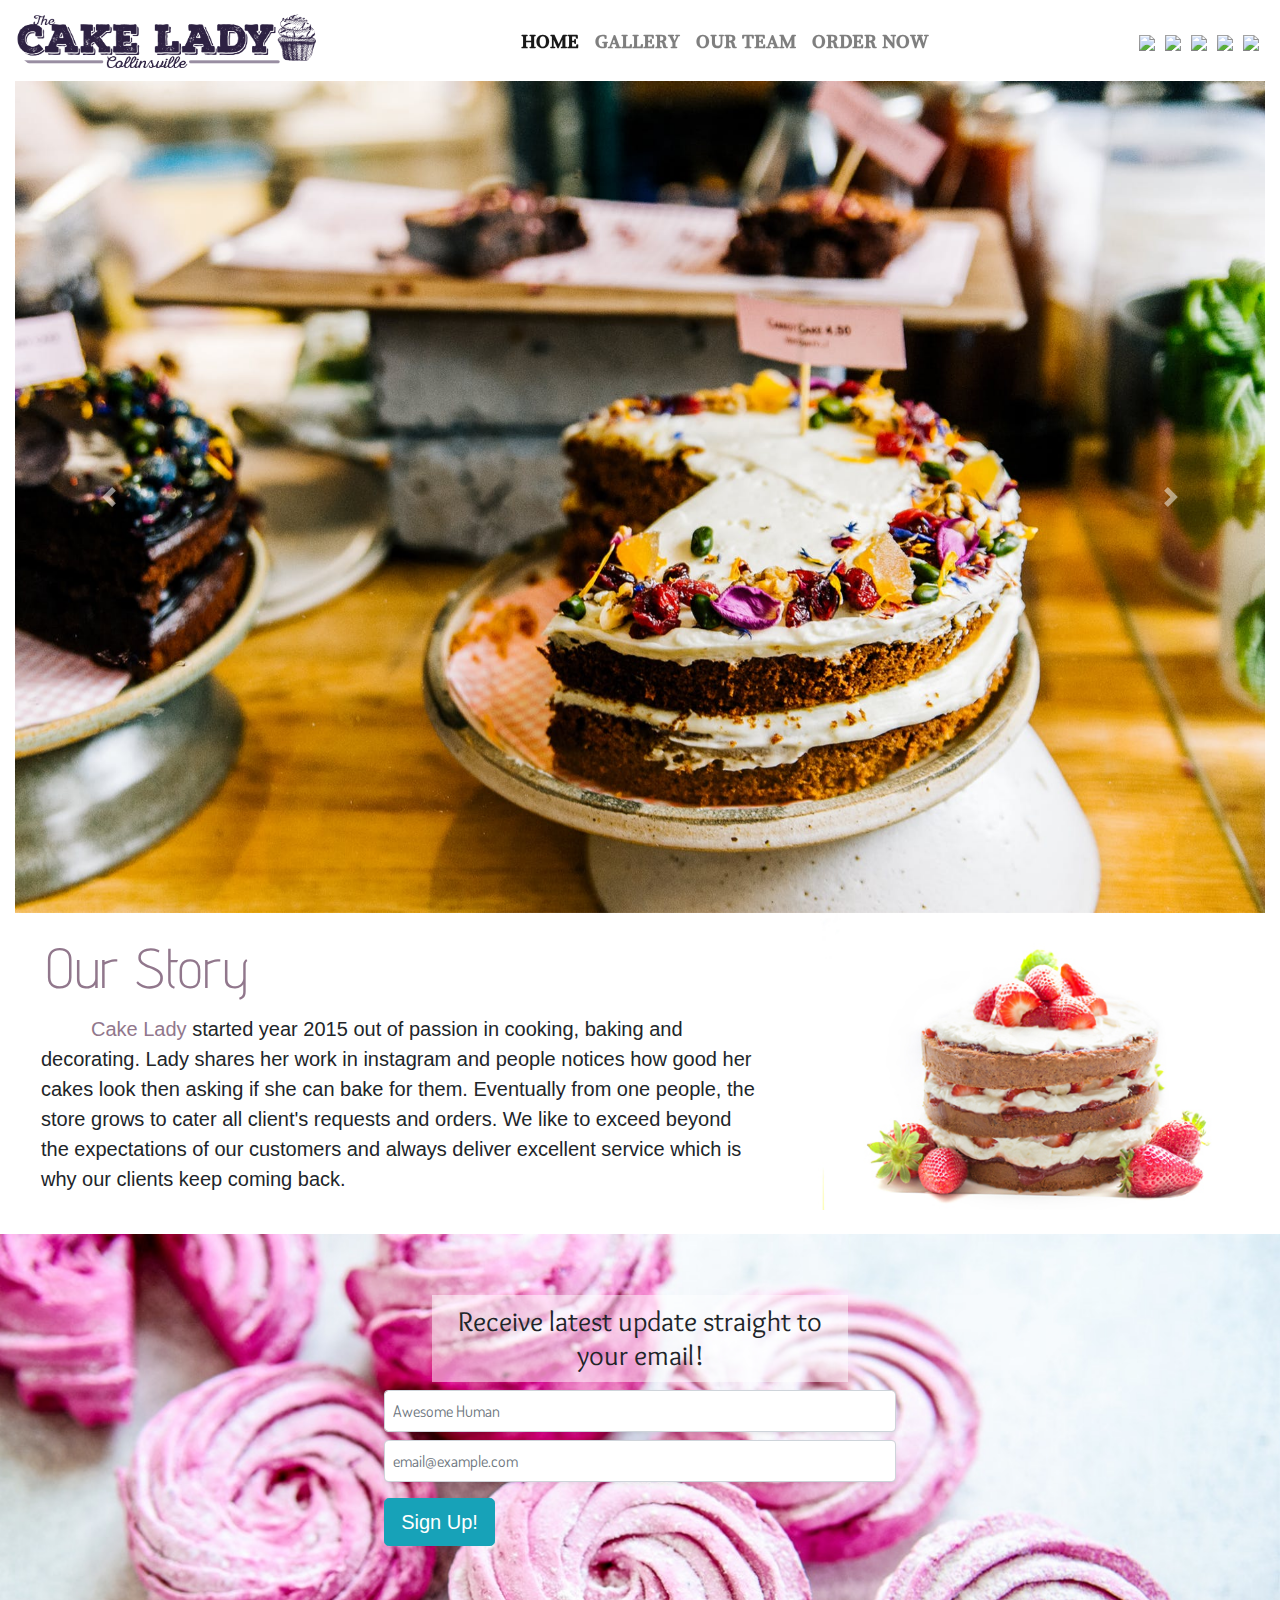
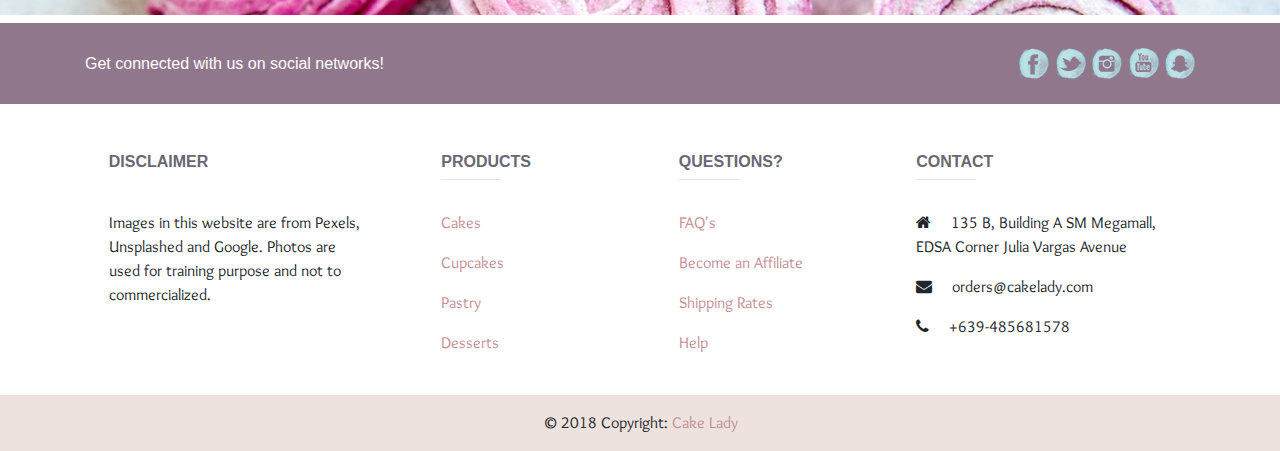
==== index.html @ 3c94433f "capstone1" ====
<!DOCTYPE html>
<html lang="en">
<head>
	<meta charset="utf-8">
	<meta name="viewport" content="width=device-width, initial-scale=1, maximum-scale=1, shrink-to-fit=no">
	<meta http-equiv="X-UA-Compatible" content="IE-Edge">

	<title>Cake Lady</title>

	<!-- external css -->
	<link rel="stylesheet" type="text/css" href="assets/css/style.css">
	<!-- bootstrap -->
	<link rel="stylesheet" type="text/css" href="assets/css/bootstrap.min.css">
	<link href="//maxcdn.bootstrapcdn.com/font-awesome/4.1.0/css/font-awesome.min.css" rel="stylesheet">
	<!-- animate -->
	<link rel="stylesheet" type="text/css" href="assets/css/animate.css">
	<!-- font-awesome -->
	<link rel="stylesheet" href="https://use.fontawesome.com/releases/v5.1.0/css/all.css" integrity="sha384-lKuwvrZot6UHsBSfcMvOkWwlCMgc0TaWr+30HWe3a4ltaBwTZhyTEggF5tJv8tbt" crossorigin="anonymous">
	<!-- google fonts -->
	<link href="https://fonts.googleapis.com/css?family=Advent+Pro|Caveat|Dosis|Overlock|Quattrocento+Sans|Questrial|Song+Myung|Ubuntu" rel="stylesheet">
	<!-- javascript -->
	<script src="https://ajax.googleapis.com/ajax/libs/jquery/3.3.1/jquery.min.js"></script>
	<link rel="icon" type="image/png" sizes="32x32" href="assets/images/favicon.png">
</head>
<body id="home">

<script>
$(document).ready(function(){
  // Add smooth scrolling to all links
  $("a").on('click', function(event) {

    if (this.hash !== "") {
      event.preventDefault();

      // Store hash
      var hash = this.hash;
      $('html, body').animate({
        scrollTop: $(hash).offset().top
      }, 400, function(){
        window.location.hash = hash;
      });
    } // End if
  });
});
</script>

<!-- Navbar -->
	<nav class="navbar sticky-top navbar-expand-lg navbar-light justify-content-center">
  			<a class="navbar-brand mr-0" id="custom-nav" href="#"><img src="assets/images/cakelady1.png" class="logo d-inline-block align-top" alt="Cake Lady"></a>
  	
  	<button class="navbar-toggler" type="button" data-toggle="collapse" data-target="#navbarSupportedContent" aria-controls="navbarSupportedContent" aria-expanded="false" aria-label="Toggle navigation">
    <span class="navbar-toggler-icon"></span></button>

  	<div class="collapse navbar-collapse justify-content-between align-items-center w-100" id="navbarSupportedContent">
    <ul class="navbar-nav mx-auto text-center">
      
      <li class="nav-item active" id="nav-item">
        <a class="nav-link text-uppercase" href="#home">Home <span class="sr-only">(current)</span></a>
      </li>
      
      <li class="nav-item">
        <a class="nav-link text-uppercase" href="gallery.html">Gallery</a>
      </li>

      <li class="nav-item">
        <a class="nav-link text-uppercase" href="#">Our Team</a>
      </li>

      <li class="nav-item">
        <a class="nav-link text-uppercase" href="#">Order Now</a>
      </li>
    </ul>

    	<!-- social media icons -->
    <ul class="nav navbar-nav flex-row justify-content-center flex-nowrap icon-zoom social">
         <li><a href="#"><img src="assets/images/facebook.png" class="soc-med"></a></li>
         <li><a href="#"><img src="assets/images/instagram.png" class="soc-med"></a></li>
         <li><a href="#"><img src="assets/images/twitter.png" class="soc-med"></a></li>
         <li><a href="#"><img src="assets/images/youtube.png" class="soc-med"></a></li>
         <li><a href="#"><img src="assets/images/snapchat.png" class="soc-med"></a></li>
    </ul>
  </div>
</nav>

<!-- End of navbar -->

<!-- Slider -->
<div class="container-fluid">
	<div id="carouselExampleControls" class="carousel slide" data-interval="3000" data-ride="carousel">
  <div class="carousel-inner">
    <div class="carousel-item active">
      <img class="d-block w-100" src="assets/images/cake.jpeg" alt="First slide">
    </div>
    <div class="carousel-item">
      <img class="d-block w-100" src="assets/images/cake2.jpeg" alt="Third slide">
    </div>
    <div class="carousel-item">
      <img class="d-block w-100" src="assets/images/cake3.jpeg" alt="Fourth slide">
    </div>
    <div class="carousel-item">
      <img class="d-block w-100" src="assets/images/cake4.jpeg" alt="Fifth slide">
    </div>
  </div>
  <a class="carousel-control-prev" href="#carouselExampleControls" role="button" data-slide="prev">
    <span class="carousel-control-prev-icon" aria-hidden="true"></span>
    <span class="sr-only">Previous</span>
  </a>
  <a class="carousel-control-next" href="#carouselExampleControls" role="button" data-slide="next">
    <span class="carousel-control-next-icon" aria-hidden="true"></span>
    <span class="sr-only">Next</span>
  </a>
</div>
</div>

<!-- End of slider -->

<!-- Back to top -->
<script>
$(window).scroll(function() {
    if ($(this).scrollTop() > 50 ) {
        $('.scrolltop:hidden').stop(true, true).fadeIn();
    } else {
        $('.scrolltop').stop(true, true).fadeOut();
    }
});
$(function(){$(".scroll").click(function(){$("html,body").animate({scrollTop:$(".thetop").offset().top},"1000");return false})})	
</script>

<div class='scrolltop'>
    <div class='scroll icon'><i class="fa fa-4x fa-angle-up"></i></div>
</div>
<!-- end of back top -->

<!-- Our Story -->
<div class="container-fluid" id="container-story">
	<div class="row">
		<div class="col-lg-7 col-xs-4 col-md-6 ml-3">
		<h2 class="display-4 mt-3" id="our-story">Our Story</h2>
			<p class="lead" id="story-text"><strong>Cake Lady </strong>started year 2015 out of passion in cooking, baking and decorating. Lady shares her work in instagram and people notices how good her cakes look then asking if she can bake for them. Eventually from one people, the store grows to cater all client's requests and orders. We like to exceed beyond the expectations of our customers and always deliver excellent service which is why our clients keep coming back.</p>
		</div>
	</div>
</div>
<!-- End of Our Story -->

<!-- Sign Up Newsletter -->
<div class="container-fluid mt-4" data-sequence="500" id="sign-up-form">
     <div class="row" id="sign-up-form mr-5">
         <div class="col-xs-12 col-sm-6 col-md-6 col-lg-5 my-5 mx-auto">
         	<div class="">
             <form>
                <div class="text-center"></div>
                <div class="text-center my-2 mx-5">
                   <h3>Receive latest update straight to your email!</h3>
                 </div>
                 <div class="form-group">
                <input type="text" name="name" placeholder="Awesome Human" class="form-control my-2 shadow-sm p-2 mb-2 rounded" id="form-control">
                <input type="email" name="email" placeholder="email@example.com" class="form-control my-2 shadow-sm p-2 mb-2 rounded" id="form-control">
                </div>
                <div class="form-group">
                 <button type="button" class="btn btn-lg btn btn-info" id="sign-up-btn">Sign Up!</button>
                  </div>
               </form>
         </div>
     </div>
    </div> 
 </div>

 <!-- end -->

<!-- Footer -->
<footer class="page-footer font-small unique-color-dark">

    <div id="cake-footer">
      <div class="container mt-2">

        <!-- Grid row-->
        <div class="row py-4 d-flex align-items-center">

          <!-- Grid column -->
          <div class="col-md-6 col-lg-5 text-center text-md-left mb-4 mb-md-0">
            <h6 class="mb-0" id="get-connect">Get connected with us on social networks!</h6>
          </div>
          <!-- Grid column -->

          <!-- Grid column -->
          <div class="col-md-6 col-lg-7 text-center text-md-right social">

            <!-- Facebook -->
            <a href="#"><img src="assets/images/fb.png" class="soc-med1"></a>
            <!-- Twitter -->
            <a href="#">
              <img src="assets/images/tw.png" class="soc-med1"></a>
            <!-- Instagram -->
            <a href="#">
              <img src="assets/images/ig.png" class="soc-med1"></a>
            <!--Youtube -->
            <a href="#">
              <img src="assets/images/yt.png" class="soc-med1"></a>
            <!--Snapchat-->
           <a href="#">
              <img src="assets/images/sc.png" class="soc-med1"></a>

          </div>
          <!-- Grid column -->

        </div>
        <!-- Grid row-->

      </div>
    </div>

    <!-- Footer Links -->
    <div class="container text-center text-md-left mt-5">

      <!-- Grid row -->
      <div class="row mt-3">

        <!-- Grid column -->
        <div class="col-md-3 col-lg-4 col-xl-3 mx-auto mb-4">

          <!-- Content -->
          <h6 class="text-uppercase font-weight-bold" id="footer-heading">Disclaimer</h6>
          <hr class="deep-purple accent-2 mb-4 mt-0 d-inline-block mx-auto" id="deep-purle">
          <p id="footer-text">Images in this website are from Pexels, Unsplashed and Google. Photos are used for training purpose and not to commercialized.</p>

        </div>
        <!-- Grid column -->

        <!-- Grid column -->
        <div class="col-md-2 col-lg-2 col-xl-2 mx-auto mb-4">

          <!-- Links -->
          <h6 class="text-uppercase font-weight-bold" id="footer-heading">Products</h6>
          <hr class="deep-purple accent-2 mb-4 mt-0 d-inline-block mx-auto" id="deep-purple">
          <p id="footer-text">
            <a href="#!">Cakes</a>
          </p>
          <p id="footer-text">
            <a href="#!">Cupcakes</a>
          </p>
          <p id="footer-text">
            <a href="#!">Pastry</a>
          </p>
          <p id="footer-text">
            <a href="#!">Desserts</a>
          </p>

        </div>
        <!-- Grid column -->

        <!-- Grid column -->
        <div class="col-md-3 col-lg-2 col-xl-2 mx-auto mb-4">

          <!-- Links -->
          <h6 class="text-uppercase font-weight-bold" id="footer-heading">Questions?</h6>
          <hr class="deep-purple accent-2 mb-4 mt-0 d-inline-block mx-auto" id="deep-purple">
          <p id="footer-text">
            <a href="#!">FAQ's</a>
          </p>
          <p id="footer-text">
            <a href="#!">Become an Affiliate</a>
          </p>
          <p id="footer-text">
            <a href="#!">Shipping Rates</a>
          </p>
          <p id="footer-text">
            <a href="#!">Help</a>
          </p>

        </div>
        <!-- Grid column -->

        <!-- Grid column -->
        <div class="col-md-4 col-lg-3 col-xl-3 mx-auto mb-md-0 mb-4">

          <!-- Links -->
          <h6 class="text-uppercase font-weight-bold" id="footer-heading">Contact</h6>
          <hr class="deep-purple accent-2 mb-4 mt-0 d-inline-block mx-auto" id="deep-purple">
          <p id="footer-text">
            <i class="fa fa-home mr-3"></i> 135 B, Building A SM Megamall, EDSA Corner Julia Vargas Avenue</p>
          <p id="footer-text">
            <i class="fa fa-envelope mr-3"></i> orders@cakelady.com</p>
          <p id="footer-text">
            <i class="fa fa-phone mr-3"></i> +639-485681578</p>

        </div>
        <!-- Grid column -->

      </div>
      <!-- Grid row -->

    </div>
    <!-- Footer Links -->

    <!-- Copyright -->
    <div class="footer-copyright text-center py-3" id="footer-text">© 2018 Copyright:
      <a href="#" id="copyright-cake"> Cake Lady</a>
    </div>
    <!-- Copyright -->
  </footer>
  <!-- Footer -->






<!-- jquery first, then popper.js, then bootstrap -->
<!-- <script src="https://code.jquery.com/jquery-3.3.1.slim.min.js" integrity="sha384-q8i/X+965DzO0rT7abK41JStQIAqVgRVzpbzo5smXKp4YfRvH+8abtTE1Pi6jizo" crossorigin="anonymous"></script>
<script src="https://cdnjs.cloudflare.com/ajax/libs/popper.js/1.14.3/umd/popper.min.js" integrity="sha384-ZMP7rVo3mIykV+2+9J3UJ46jBk0WLaUAdn689aCwoqbBJiSnjAK/l8WvCWPIPm49" crossorigin="anonymous"></script>
<script src="https://stackpath.bootstrapcdn.com/bootstrap/4.1.1/js/bootstrap.min.js" integrity="sha384-smHYKdLADwkXOn1EmN1qk/HfnUcbVRZyYmZ4qpPea6sjB/pTJ0euyQp0Mk8ck+5T" crossorigin="anonymous"></script>
<script src="https://ajax.googleapis.com/ajax/libs/jquery/2.1.4/jquery.min.js"></script> -->

<!-- external bootstrap js -->
<script src="assets/js/bootstrap.min.js"></script>

</body>
</html>
---- assets/css/style.css ----
* {
	margin: 0;
	padding: 0;
	box-sizing: border-box;
}

.logo {
	width: 300px;
	height: 55px;
	border-radius: 75px;
}

.navbar {
	background-color: #E9DCEF;
	font-family: 'Song Myung', serif;
	font-size: 20px;
	background: rgba(255, 255, 255, 0.5);
}

.navbar .navbar-nav > li > a {
	font-weight: bold;
}

.nav-item > a:hover {
	font-weight: bold;
	color: #B594AE;
}

.soc-med {
	padding: 5px;
	-webkit-transition: all 0.3s ease-in-out;
    -moz-transition: all 0.3s ease-in-out;
    -ms-transition: all 0.3s ease-in-out;
    -o-transition: all 0.3s ease-in-out;
    transition: all 0.3s ease-in-out;
}

.social .soc-med:hover, .social .social-med:active{
	color: #FFF;
    -webkit-box-shadow: 1px 1px 3px #333;
    -moz-box-shadow: 1px 1px 3px #333;
    box-shadow: 1px 1px 3px #333;
}

.social.icon-zoom .soc-med:hover, .social.icon-zoom .soc-med:active{
	-webkit-transform: scale(1.1);
    -moz-transform: scale(1.1);
    -ms-transform: scale(1.1);
    -o-transform: scale(1.1);
    transform: scale(1.1); 
}

/*Slider*/

.carousel-caption{
	font-family: 'Advent Pro', sans-serif;
	font-size: 1.75rem;
	background: rgba(255, 255, 255, 0.5);
	border: 2px double pink;
}

/*end of slider*/

/*back to top*/
.scrolltop {
	display:none;
	width:100%;
	margin:0 auto;
	position:fixed;
	bottom:20px;
	right:10px;	
}
.scroll {
	position:absolute;
	right:20px;
	bottom:20px;
	background:#b2b2b2;
	background:rgba(178,178,178,0.7);
	padding:20px;
	text-align: center;
	margin: 0 0 0 0;
	cursor:pointer;
	transition: 0.5s;
	-moz-transition: 0.5s;
	-webkit-transition: 0.5s;
	-o-transition: 0.5s; 		
}
.scroll:hover {
	background:rgba(178,178,178,1.0);
	transition: 0.5s;
	-moz-transition: 0.5s;
	-webkit-transition: 0.5s;
	-o-transition: 0.5s; 		
}
.scroll:hover .fa {
	padding-top:-10px;
}
.scroll .fa {
	font-size:30px;
	margin-top:-5px;
	margin-left:1px;
	transition: 0.5s;
	-moz-transition: 0.5s;
	-webkit-transition: 0.5s;
	-o-transition: 0.5s; 	
}

/*Our Story*/

#container-story {
	background-image: url(../images/cake-cover.jpg);
	background-repeat: no-repeat;
	background-size: contain;
	background-position: right bottom;
	margin: 0 10px;
}

#our-story {
	font-family: 'Advent Pro', sans-serif;
	padding: 5px;
	color: #91778C;
}

strong {
	color: #91778C;
	margin-left: 50px;
}

/*end*/

/*sign up*/

#sign-up-form {
	/*background-color: #FC9CA9;*/
	background-image: url('../images/bg-photo.jfif');
	background-repeat: no-repeat;
	background-size: cover;
	background-position: top left;
	padding: 5px;
}

.text-center > h3 {
	font-family: 'Overlock', cursive;
	margin-top: 5px;
	background: rgba(255, 255, 255, 0.5);
	padding: 10px;
}

#form-control {
	font-family: 'Dosis', sans-serif;
	color: #696773;
}

::placeholder {
	font-family: 'Dosis', sans-serif;
	color: #696773;
}

.btn-outline-info {
	font-family: 'Ubuntu', sans-serif;
}

/*footer*/

#cake-footer {
	background-color: #91778C;
}

#deep-purple {
	width: 60px;
}

#get-connect {
	color: white;
}

#footer-text {
	font-family: 'Overlock', cursive;
}

#footer-text > a {
	color: #C38D94;
}

#footer-text > a:hover{
	color: #E7AD99;
}

.footer-copyright {
	background-color: #EEE2DF;
}

#footer-heading {
	color: #696773;
}

/*end*/

/*=====================================*/
/*Gallery page*/

.gal {
	
	
	-webkit-column-count: 3; /* Chrome, Safari, Opera */
    -moz-column-count: 3; /* Firefox */
    column-count: 3;
	  
	
	}	
	.gal img{ width: 100%; padding: 7px 0;}
@media (max-width: 500px) {
		
		.gal {
	
	-webkit-column-count: 1; /* Chrome, Safari, Opera */
    -moz-column-count: 1; /* Firefox */
    column-count: 1;

	}
		
	}

.hovereffect {
  width: 100%;
  height: 100%;
  float: left;
  overflow: hidden;
  position: relative;
  text-align: center;
  cursor: default;
}

.hovereffect .overlay {
  position: absolute;
  overflow: hidden;
  width: 80%;
  height: 80%;
  left: 10%;
  top: 10%;
  border-bottom: 1px solid #FFF;
  border-top: 1px solid #FFF;
  -webkit-transition: opacity 0.35s, -webkit-transform 0.35s;
  transition: opacity 0.35s, transform 0.35s;
  -webkit-transform: scale(0,1);
  -ms-transform: scale(0,1);
  transform: scale(0,1);
}

.hovereffect:hover .overlay {
  opacity: 1;
  filter: alpha(opacity=100);
  -webkit-transform: scale(1);
  -ms-transform: scale(1);
  transform: scale(1);
}

.hovereffect img {
  display: block;
  position: relative;
  -webkit-transition: all 0.35s;
  transition: all 0.35s;
}

.hovereffect:hover img {
  filter: url('data:image/svg+xml;charset=utf-8,<svg xmlns="http://www.w3.org/2000/svg"><filter id="filter"><feComponentTransfer color-interpolation-filters="sRGB"><feFuncR type="linear" slope="0.6" /><feFuncG type="linear" slope="0.6" /><feFuncB type="linear" slope="0.6" /></feComponentTransfer></filter></svg>#filter');
  filter: brightness(0.6);
  -webkit-filter: brightness(0.6);
}

.hovereffect h2 {
  text-transform: uppercase;
  text-align: center;
  position: relative;
  font-size: 17px;
  background-color: transparent;
  color: #FFF;
  padding: 1em 0;
  opacity: 0;
  filter: alpha(opacity=0);
  -webkit-transition: opacity 0.35s, -webkit-transform 0.35s;
  transition: opacity 0.35s, transform 0.35s;
  -webkit-transform: translate3d(0,-100%,0);
  transform: translate3d(0,-100%,0);
}

.hovereffect a, .hovereffect p {
  color: #FFF;
  padding: 1em 0;
  opacity: 0;
  filter: alpha(opacity=0);
  -webkit-transition: opacity 0.35s, -webkit-transform 0.35s;
  transition: opacity 0.35s, transform 0.35s;
  -webkit-transform: translate3d(0,100%,0);
  transform: translate3d(0,100%,0);
}

.hovereffect:hover a, .hovereffect:hover p, .hovereffect:hover h2 {
  opacity: 1;
  filter: alpha(opacity=100);
  -webkit-transform: translate3d(0,0,0);
  transform: translate3d(0,0,0);
}

/*end of gallery*/






/*Extra small devices (portrait phones, less than 576px)*/
@media (max-width: 575.98px) {

.logo {
	width: 200px;
	height: 50px;
	margin-right: 5px;
}

.nav-item {
	font-size: 12px;
}

.soc-med {
	height: 20px;
	width: 20px;
}

#our-story {
	font-size: 40px;
}

#story-text {
	font-size: 17px;
	margin-left: 5px;
}

#container-story {
	background-size: contain;
	background-position: right bottom;
	margin: 0 0px;
	height: 480px;
}

.text-center > h3 {
	height: 100%;
	width: 100%;
	font-size: 20px;
}

}

/*Medium devices (tablets, 768px and up)*/
@media (min-width: 768px) and (max-width: 991.98px){

.logo{
	width: 400px;
	height: 75px;
	margin-right: 10px;
}

.text-center > h3 {
	height: 75%;
	width: 100%;
	font-size: 20px;
}


}
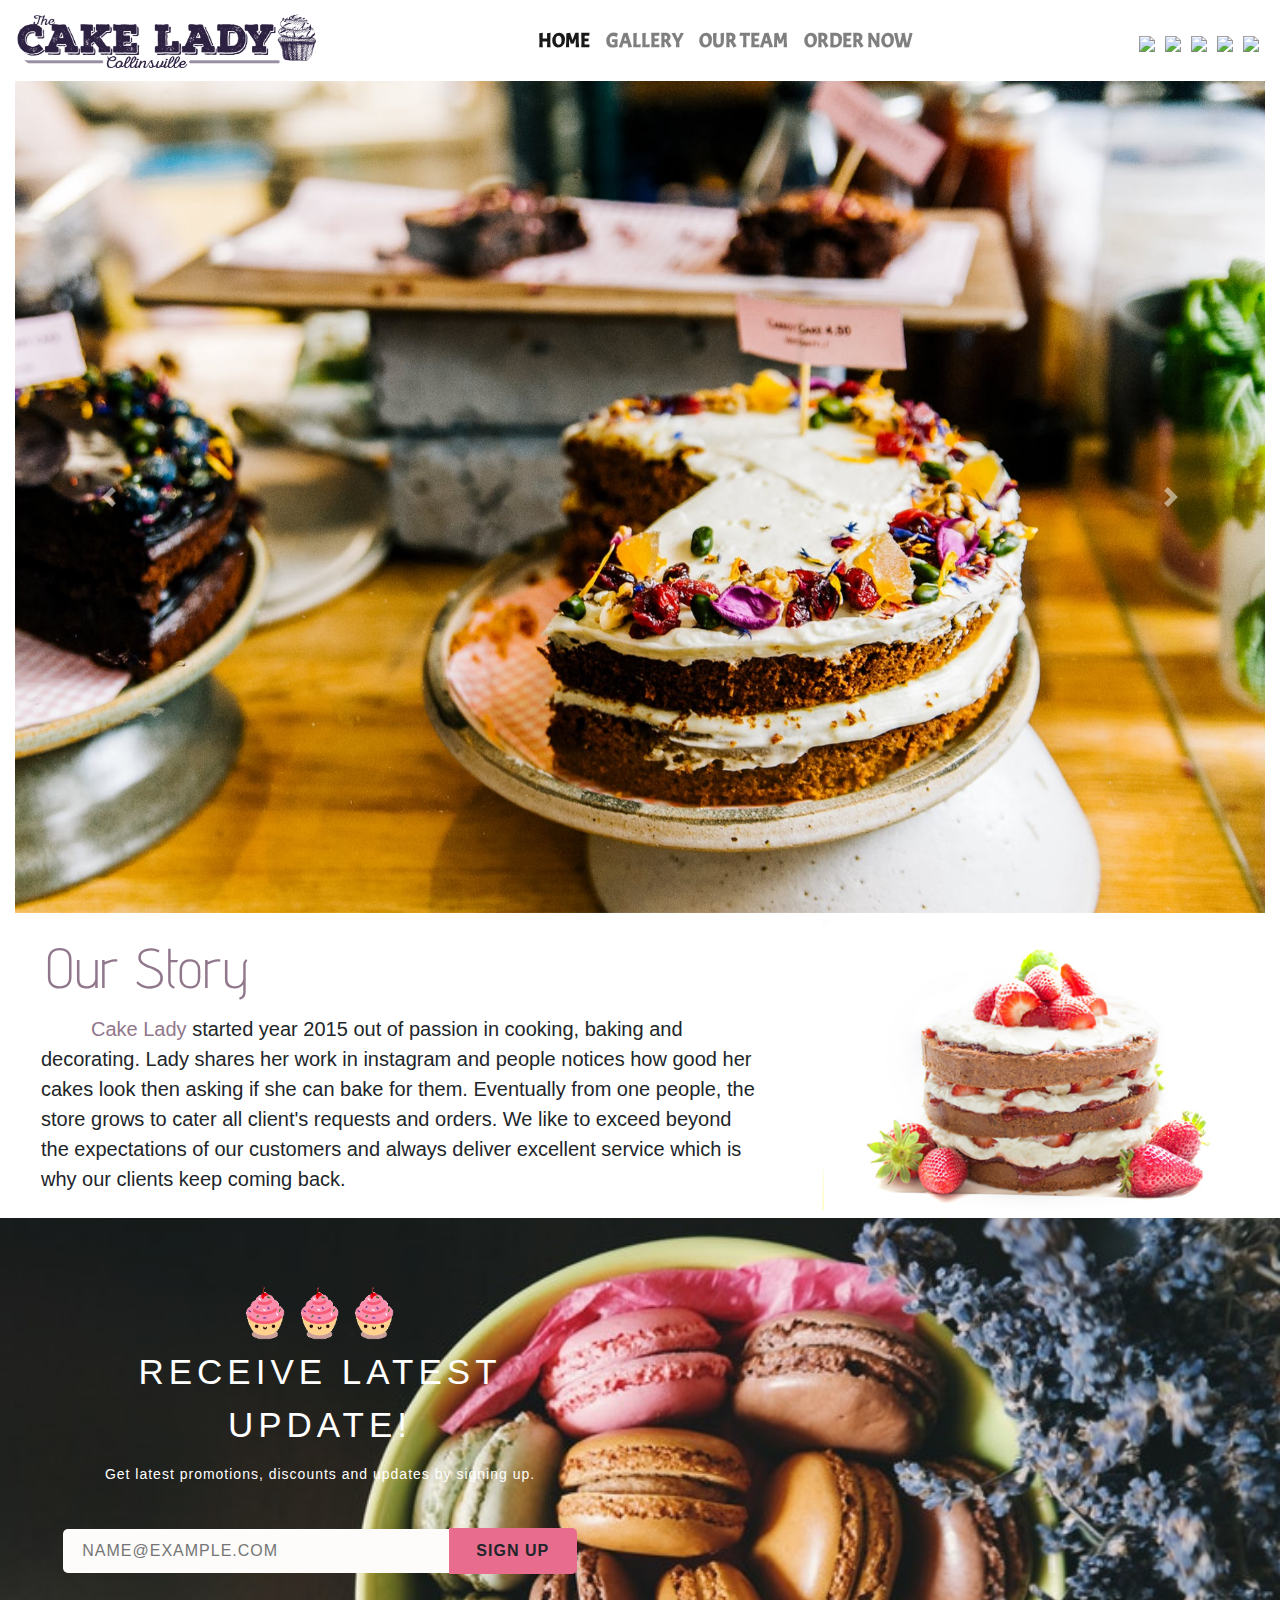
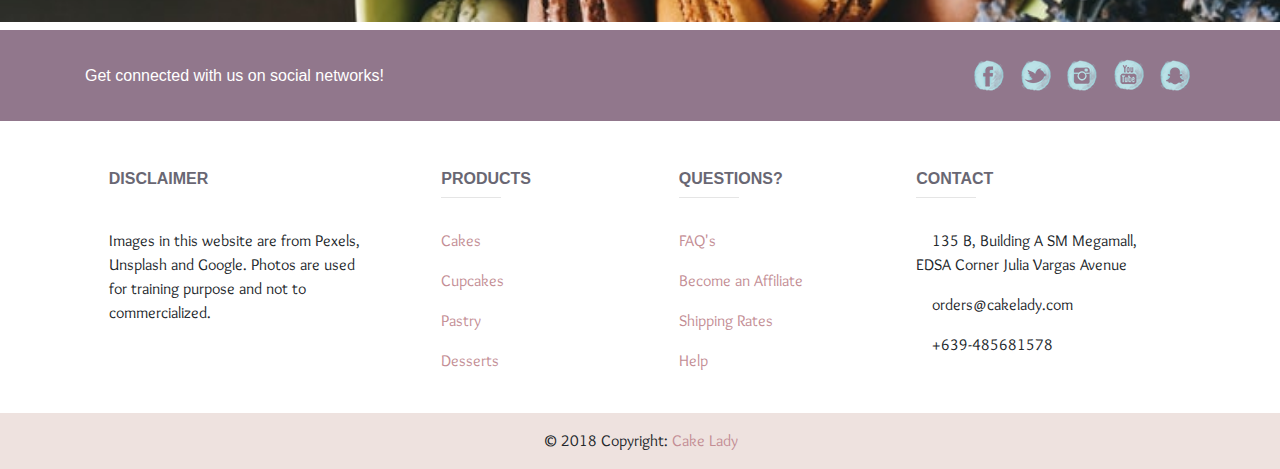
==== commit bdf617fc: "capstone1" ====
--- a/index.html
+++ b/index.html
@@ -11,13 +11,12 @@
 	<link rel="stylesheet" type="text/css" href="assets/css/style.css">
 	<!-- bootstrap -->
 	<link rel="stylesheet" type="text/css" href="assets/css/bootstrap.min.css">
-	<link href="//maxcdn.bootstrapcdn.com/font-awesome/4.1.0/css/font-awesome.min.css" rel="stylesheet">
 	<!-- animate -->
 	<link rel="stylesheet" type="text/css" href="assets/css/animate.css">
 	<!-- font-awesome -->
 	<link rel="stylesheet" href="https://use.fontawesome.com/releases/v5.1.0/css/all.css" integrity="sha384-lKuwvrZot6UHsBSfcMvOkWwlCMgc0TaWr+30HWe3a4ltaBwTZhyTEggF5tJv8tbt" crossorigin="anonymous">
 	<!-- google fonts -->
-	<link href="https://fonts.googleapis.com/css?family=Advent+Pro|Caveat|Dosis|Overlock|Quattrocento+Sans|Questrial|Song+Myung|Ubuntu" rel="stylesheet">
+	<link href="https://fonts.googleapis.com/css?family=Advent+Pro|Dosis|Overlock|Questrial|Acme|Ubuntu|Cabin+Sketch" rel="stylesheet">
 	<!-- javascript -->
 	<script src="https://ajax.googleapis.com/ajax/libs/jquery/3.3.1/jquery.min.js"></script>
 	<link rel="icon" type="image/png" sizes="32x32" href="assets/images/favicon.png">
@@ -63,7 +62,7 @@
       </li>
 
       <li class="nav-item">
-        <a class="nav-link text-uppercase" href="#">Our Team</a>
+        <a class="nav-link text-uppercase" href="our-team.html">Our Team</a>
       </li>
 
       <li class="nav-item">
@@ -115,24 +114,11 @@
 <!-- End of slider -->
 
 <!-- Back to top -->
-<script>
-$(window).scroll(function() {
-    if ($(this).scrollTop() > 50 ) {
-        $('.scrolltop:hidden').stop(true, true).fadeIn();
-    } else {
-        $('.scrolltop').stop(true, true).fadeOut();
-    }
-});
-$(function(){$(".scroll").click(function(){$("html,body").animate({scrollTop:$(".thetop").offset().top},"1000");return false})})	
-</script>
-
-<div class='scrolltop'>
-    <div class='scroll icon'><i class="fa fa-4x fa-angle-up"></i></div>
-</div>
+
 <!-- end of back top -->
 
 <!-- Our Story -->
-<div class="container-fluid" id="container-story">
+<div class="container-fluid mb-2" id="container-story">
 	<div class="row">
 		<div class="col-lg-7 col-xs-4 col-md-6 ml-3">
 		<h2 class="display-4 mt-3" id="our-story">Our Story</h2>
@@ -143,27 +129,24 @@
 <!-- End of Our Story -->
 
 <!-- Sign Up Newsletter -->
-<div class="container-fluid mt-4" data-sequence="500" id="sign-up-form">
-     <div class="row" id="sign-up-form mr-5">
-         <div class="col-xs-12 col-sm-6 col-md-6 col-lg-5 my-5 mx-auto">
-         	<div class="">
-             <form>
-                <div class="text-center"></div>
-                <div class="text-center my-2 mx-5">
-                   <h3>Receive latest update straight to your email!</h3>
-                 </div>
-                 <div class="form-group">
-                <input type="text" name="name" placeholder="Awesome Human" class="form-control my-2 shadow-sm p-2 mb-2 rounded" id="form-control">
-                <input type="email" name="email" placeholder="email@example.com" class="form-control my-2 shadow-sm p-2 mb-2 rounded" id="form-control">
-                </div>
-                <div class="form-group">
-                 <button type="button" class="btn btn-lg btn btn-info" id="sign-up-btn">Sign Up!</button>
-                  </div>
-               </form>
-         </div>
-     </div>
-    </div> 
- </div>
+<div class="container-fluid sign-up">
+  <div class="row">
+    <div class="col-md-6 px-5 py-5">
+      <form action="#" method="post" name="receive latest update" class="mx-auto">
+      <div class="header">
+        <img src="assets/images/cupcake.gif" class="cupcake"><img src="assets/images/cupcake.gif" class="cupcake"><img src="assets/images/cupcake.gif" class="cupcake"><p>Receive Latest Update!</p>
+      </div>
+      <div class="description">
+        <p>Get latest promotions, discounts and updates by signing up.</p>
+      </div>
+      <div class="input col-md-12 mx-auto">
+        <input type="text" class="button" id="email" name="email" placeholder="NAME@EXAMPLE.COM">
+        <input type="submit" class="button" id="submit" value="SIGN UP">
+      </div>
+    </form>
+    </div>
+  </div>
+</div>
 
  <!-- end -->
 
@@ -186,19 +169,19 @@
           <div class="col-md-6 col-lg-7 text-center text-md-right social">
 
             <!-- Facebook -->
-            <a href="#"><img src="assets/images/fb.png" class="soc-med1"></a>
+            <a href="#!"><img src="assets/images/fb.png" class="soc-med"></a>
             <!-- Twitter -->
-            <a href="#">
-              <img src="assets/images/tw.png" class="soc-med1"></a>
+            <a href="#!">
+              <img src="assets/images/tw.png" class="soc-med"></a>
             <!-- Instagram -->
-            <a href="#">
-              <img src="assets/images/ig.png" class="soc-med1"></a>
+            <a href="#!">
+              <img src="assets/images/ig.png" class="soc-med"></a>
             <!--Youtube -->
-            <a href="#">
-              <img src="assets/images/yt.png" class="soc-med1"></a>
+            <a href="#!">
+              <img src="assets/images/yt.png" class="soc-med"></a>
             <!--Snapchat-->
-           <a href="#">
-              <img src="assets/images/sc.png" class="soc-med1"></a>
+           <a href="#!">
+              <img src="assets/images/sc.png" class="soc-med"></a>
 
           </div>
           <!-- Grid column -->
@@ -221,7 +204,7 @@
           <!-- Content -->
           <h6 class="text-uppercase font-weight-bold" id="footer-heading">Disclaimer</h6>
           <hr class="deep-purple accent-2 mb-4 mt-0 d-inline-block mx-auto" id="deep-purle">
-          <p id="footer-text">Images in this website are from Pexels, Unsplashed and Google. Photos are used for training purpose and not to commercialized.</p>
+          <p id="footer-text">Images in this website are from Pexels, Unsplash and Google. Photos are used for training purpose and not to commercialized.</p>
 
         </div>
         <!-- Grid column -->
--- a/assets/css/style.css
+++ b/assets/css/style.css
@@ -12,7 +12,7 @@
 
 .navbar {
 	background-color: #E9DCEF;
-	font-family: 'Song Myung', serif;
+	font-family: 'Acme', sans-serif;
 	font-size: 20px;
 	background: rgba(255, 255, 255, 0.5);
 }
@@ -62,48 +62,7 @@
 /*end of slider*/
 
 /*back to top*/
-.scrolltop {
-	display:none;
-	width:100%;
-	margin:0 auto;
-	position:fixed;
-	bottom:20px;
-	right:10px;	
-}
-.scroll {
-	position:absolute;
-	right:20px;
-	bottom:20px;
-	background:#b2b2b2;
-	background:rgba(178,178,178,0.7);
-	padding:20px;
-	text-align: center;
-	margin: 0 0 0 0;
-	cursor:pointer;
-	transition: 0.5s;
-	-moz-transition: 0.5s;
-	-webkit-transition: 0.5s;
-	-o-transition: 0.5s; 		
-}
-.scroll:hover {
-	background:rgba(178,178,178,1.0);
-	transition: 0.5s;
-	-moz-transition: 0.5s;
-	-webkit-transition: 0.5s;
-	-o-transition: 0.5s; 		
-}
-.scroll:hover .fa {
-	padding-top:-10px;
-}
-.scroll .fa {
-	font-size:30px;
-	margin-top:-5px;
-	margin-left:1px;
-	transition: 0.5s;
-	-moz-transition: 0.5s;
-	-webkit-transition: 0.5s;
-	-o-transition: 0.5s; 	
-}
+
 
 /*Our Story*/
 
@@ -130,34 +89,84 @@
 
 /*sign up*/
 
-#sign-up-form {
-	/*background-color: #FC9CA9;*/
-	background-image: url('../images/bg-photo.jfif');
-	background-repeat: no-repeat;
-	background-size: cover;
-	background-position: top left;
-	padding: 5px;
-}
-
-.text-center > h3 {
-	font-family: 'Overlock', cursive;
-	margin-top: 5px;
-	background: rgba(255, 255, 255, 0.5);
-	padding: 10px;
-}
-
-#form-control {
-	font-family: 'Dosis', sans-serif;
-	color: #696773;
-}
-
-::placeholder {
-	font-family: 'Dosis', sans-serif;
-	color: #696773;
-}
-
-.btn-outline-info {
-	font-family: 'Ubuntu', sans-serif;
+.sign-up {
+  background-image: url(../images/bg-photo.jpg);
+  background-size: cover;
+  background-repeat: no-repeat;
+  background-position: to right;
+}
+
+.header {
+  font-size: 35px;
+  text-transform: uppercase;
+  letter-spacing: 5px;
+  text-align: center;
+  color: white;
+}
+
+
+.description {
+  font-size: 14px;
+  letter-spacing: 1px;
+  line-height: 1.3em;
+  margin: -2px 0 45px;
+  text-align: left;
+  color: white;
+  text-align: center;
+}
+
+.cupcake {
+  height: 10%;
+  width: 10%;
+  overflow: hidden;
+}
+
+.input {
+  display: flex;
+  align-items: center;
+}
+
+
+.button {
+  height: 44px;
+  border: none;
+}
+
+  
+#email {
+  width: 75%;
+  background: #FDFCFB;
+  font-family: inherit;
+  color: #737373;
+  letter-spacing: 1px;
+  text-indent: 5%;
+  border-radius: 5px 0 0 5px;
+}
+
+
+#submit {
+  width: 25%;
+  height: 46px;
+  background: #E86C8D;
+  font-family: inherit;
+  font-weight: bold;
+  color: inherit;
+  letter-spacing: 1px;
+  border-radius: 0 5px 5px 0;
+  cursor: pointer;
+  transition: background .3s ease-in-out;
+}
+  
+
+#submit:hover {
+  background: #d45d7d;
+}
+  
+
+input:focus {
+  outline: none;
+  outline: 2px solid #E86C8D;
+  box-shadow: 0 0 2px #E86C8D;
 }
 
 /*footer*/
@@ -304,10 +313,246 @@
 
 /*end of gallery*/
 
-
-
-
-
+/*the core team*/
+
+/* FontAwesome for working BootSnippet :> */
+
+@import url('https://maxcdn.bootstrapcdn.com/font-awesome/4.7.0/css/font-awesome.min.css');
+#team {
+    background: white;
+}
+
+.btn-primary:hover,
+.btn-primary:focus {
+    background-color: #108d6f;
+    border-color: #108d6f;
+    box-shadow: none;
+    outline: none;
+}
+
+.btn-primary {
+    color: #fff;
+    background-color: #007b5e;
+    border-color: #007b5e;
+}
+
+section {
+    padding: 0px 0;
+}
+
+section .section-title {
+    text-align: center;
+    color: #007b5e;
+    margin-bottom: 50px;
+    text-transform: uppercase;
+}
+
+.our-team {
+  width: 100%;
+  height: 50%;
+}
+
+#team .card {
+    border: 1px double pink;
+}
+
+.image-flip:hover .backside,
+.image-flip.hover .backside {
+    -webkit-transform: rotateY(0deg);
+    -moz-transform: rotateY(0deg);
+    -o-transform: rotateY(0deg);
+    -ms-transform: rotateY(0deg);
+    transform: rotateY(0deg);
+    border-radius: .25rem;
+}
+
+.image-flip:hover .frontside,
+.image-flip.hover .frontside {
+    -webkit-transform: rotateY(180deg);
+    -moz-transform: rotateY(180deg);
+    -o-transform: rotateY(180deg);
+    transform: rotateY(180deg);
+}
+
+.mainflip {
+    -webkit-transition: 1s;
+    -webkit-transform-style: preserve-3d;
+    -ms-transition: 1s;
+    -moz-transition: 1s;
+    -moz-transform: perspective(1000px);
+    -moz-transform-style: preserve-3d;
+    -ms-transform-style: preserve-3d;
+    transition: 1s;
+    transform-style: preserve-3d;
+    position: relative;
+}
+
+.frontside {
+    position: relative;
+    -webkit-transform: rotateY(0deg);
+    -ms-transform: rotateY(0deg);
+    z-index: 2;
+    margin-bottom: 30px;
+}
+
+.backside {
+    position: absolute;
+    top: 0;
+    left: 0;
+    background: white;
+    -webkit-transform: rotateY(-180deg);
+    -moz-transform: rotateY(-180deg);
+    -o-transform: rotateY(-180deg);
+    -ms-transform: rotateY(-180deg);
+    transform: rotateY(-180deg);
+    -webkit-box-shadow: 5px 7px 9px -4px rgb(158, 158, 158);
+    -moz-box-shadow: 5px 7px 9px -4px rgb(158, 158, 158);
+    box-shadow: 5px 7px 9px -4px rgb(158, 158, 158);
+}
+
+.frontside,
+.backside {
+    -webkit-backface-visibility: hidden;
+    -moz-backface-visibility: hidden;
+    -ms-backface-visibility: hidden;
+    backface-visibility: hidden;
+    -webkit-transition: 1s;
+    -webkit-transform-style: preserve-3d;
+    -moz-transition: 1s;
+    -moz-transform-style: preserve-3d;
+    -o-transition: 1s;
+    -o-transform-style: preserve-3d;
+    -ms-transition: 1s;
+    -ms-transform-style: preserve-3d;
+    transition: 1s;
+    transform-style: preserve-3d;
+}
+
+.frontside .card,
+.backside .card {
+    min-height: 312px;
+}
+
+.backside .card a {
+    font-size: 18px;
+    color: #007b5e !important;
+}
+
+.frontside .card .card-title,
+.backside .card .card-title {
+    color: #8E7166;
+    font-family: 'Roboto Condensed', sans-serif;
+}
+
+.frontside .card .card-body img {
+    width: 120px;
+    height: 120px;
+    border-radius: 50%;
+}
+
+/*be part of our team page*/
+
+.team-heading {
+	width: 100%;
+}
+
+section {
+  height: auto;
+  width: 100%;
+  display: table;
+  
+}
+
+.scroll-down {
+  opacity: 1;
+  -webkit-transition: all .5s ease-in 3s;
+  transition: all .5s ease-in 3s;
+}
+
+.scroll-down {
+  position: absolute;
+  bottom: 30px;
+  left: 50%;
+  margin-left: -16px;
+  display: block;
+  width: 50px;
+  height: 50px;
+  border: 2px solid #FFF;
+  background-size: 14px auto;
+  border-radius: 50%;
+  z-index: 2;
+  -webkit-animation: bounce 2s infinite 2s;
+  animation: bounce 2s infinite 2s;
+  -webkit-transition: all .2s ease-in;
+  transition: all .2s ease-in;
+}
+
+.scroll-down:before {
+    position: absolute;
+    top: calc(50% - 8px);
+    left: calc(50% - 6px);
+    transform: rotate(-45deg);
+    display: block;
+    width: 12px;
+    height: 12px;
+    content: "";
+    border: 2px solid white;
+    border-width: 0px 0 2px 2px;
+}
+
+@keyframes bounce {
+  0%,
+  100%,
+  20%,
+  50%,
+  80% {
+    -webkit-transform: translateY(0);
+    -ms-transform: translateY(0);
+    transform: translateY(0);
+  }
+  40% {
+    -webkit-transform: translateY(-10px);
+    -ms-transform: translateY(-10px);
+    transform: translateY(-10px);
+  }
+  60% {
+    -webkit-transform: translateY(-5px);
+    -ms-transform: translateY(-5px);
+    transform: translateY(-5px);
+  }
+}
+
+.be-part {
+  overflow: hidden;
+}
+
+#be-part {
+  height: auto;
+  width: 100%;
+}
+
+#team-text {
+  text-align: left;
+}
+
+.team-cake {
+  height: 30%;
+  width: 20%;
+  float: left;
+}
+
+.team-mail {
+  height: 20%;
+  width: 20%;
+}
+
+.team-email {
+  font-weight: bold;
+  font-family: 'Dosis', sans-serif;
+  font-size: 25px;
+}
+
+/*end of be part of our team*/
 
 /*Extra small devices (portrait phones, less than 576px)*/
 @media (max-width: 575.98px) {
@@ -349,6 +594,7 @@
 	font-size: 20px;
 }
 
+
 }
 
 /*Medium devices (tablets, 768px and up)*/
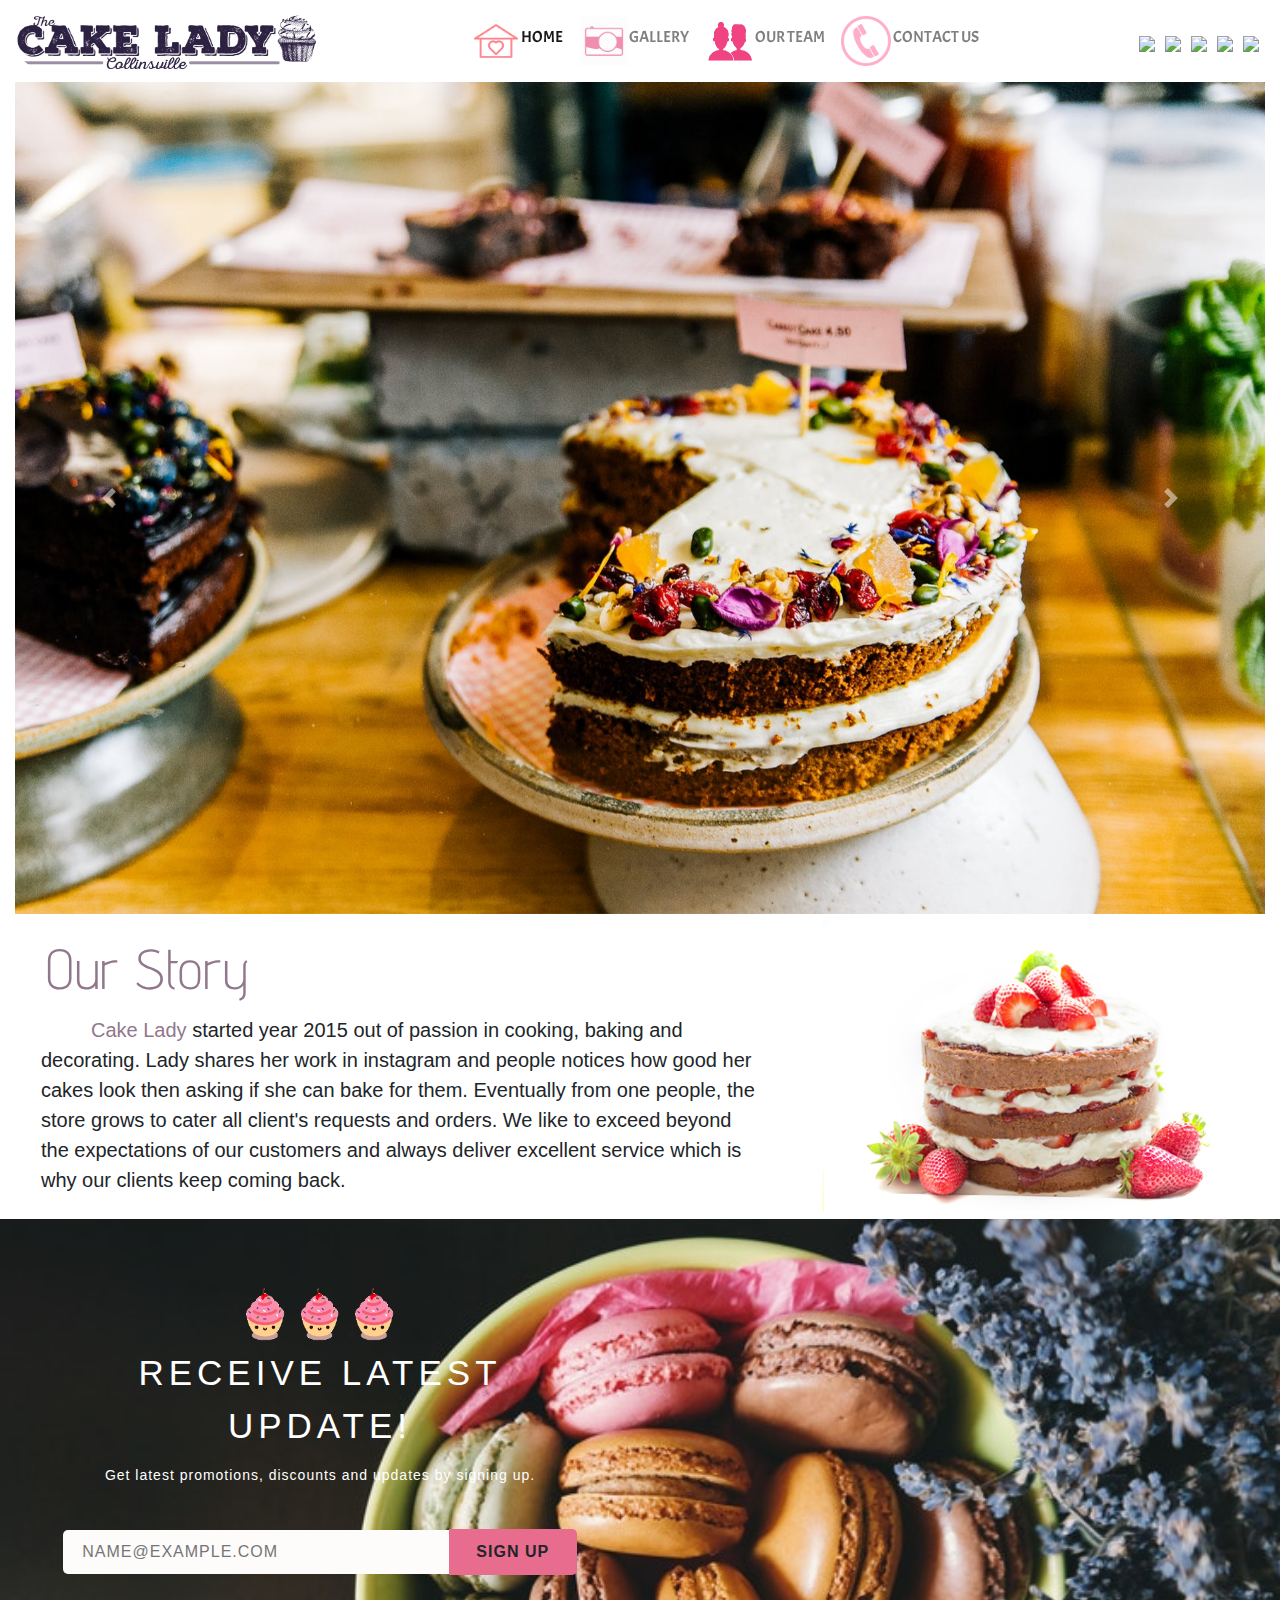
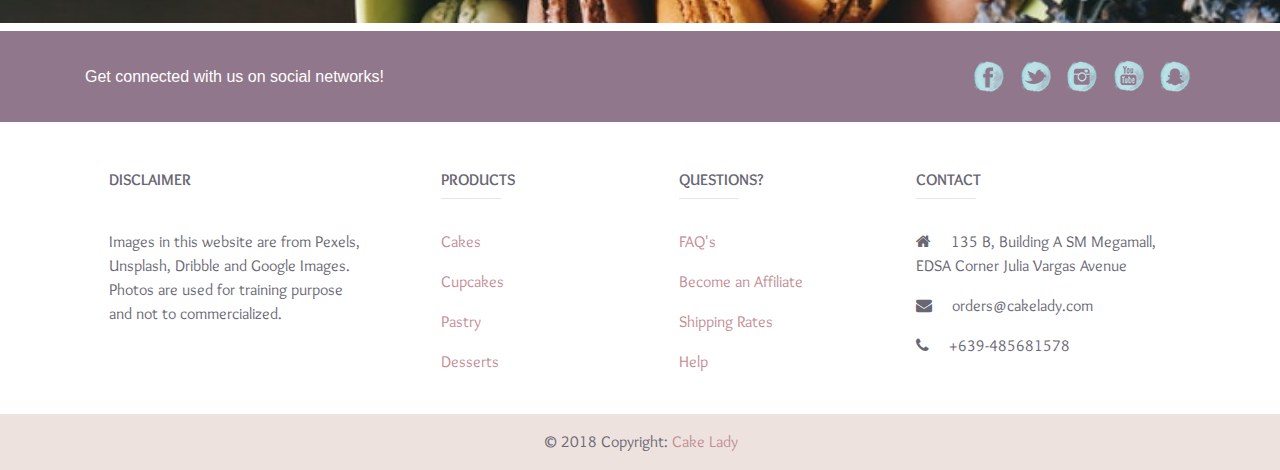
==== commit bc66b765: "capstone1" ====
--- a/index.html
+++ b/index.html
@@ -11,6 +11,7 @@
 	<link rel="stylesheet" type="text/css" href="assets/css/style.css">
 	<!-- bootstrap -->
 	<link rel="stylesheet" type="text/css" href="assets/css/bootstrap.min.css">
+  <link rel="stylesheet" href="https://maxcdn.bootstrapcdn.com/font-awesome/4.5.0/css/font-awesome.min.css">
 	<!-- animate -->
 	<link rel="stylesheet" type="text/css" href="assets/css/animate.css">
 	<!-- font-awesome -->
@@ -19,7 +20,7 @@
 	<link href="https://fonts.googleapis.com/css?family=Advent+Pro|Dosis|Overlock|Questrial|Acme|Ubuntu|Cabin+Sketch" rel="stylesheet">
 	<!-- javascript -->
 	<script src="https://ajax.googleapis.com/ajax/libs/jquery/3.3.1/jquery.min.js"></script>
-	<link rel="icon" type="image/png" sizes="32x32" href="assets/images/favicon.png">
+	<link rel="icon" type="image/png" sizes="32x32" href="assets/images/favicon-32x32.png">
 </head>
 <body id="home">
 
@@ -54,19 +55,19 @@
     <ul class="navbar-nav mx-auto text-center">
       
       <li class="nav-item active" id="nav-item">
-        <a class="nav-link text-uppercase" href="#home">Home <span class="sr-only">(current)</span></a>
+        <a class="nav-link text-uppercase" href="#home"><img src="assets/images/home.png" class="home-icon"><span class="sr-only">(current)</span><small id="nav-link-sm">Home</small></a>
       </li>
       
       <li class="nav-item">
-        <a class="nav-link text-uppercase" href="gallery.html">Gallery</a>
+        <a class="nav-link text-uppercase" href="gallery.html"><img src="assets/images/gallery.png" class="home-icon"><small id="nav-link-sm">Gallery</small></a>
       </li>
 
       <li class="nav-item">
-        <a class="nav-link text-uppercase" href="our-team.html">Our Team</a>
+        <a class="nav-link text-uppercase" href="our-team.html"><img src="assets/images/people.png" class="home-icon"><small id="nav-link-sm">Our Team</small></a>
       </li>
 
       <li class="nav-item">
-        <a class="nav-link text-uppercase" href="#">Order Now</a>
+        <a class="nav-link text-uppercase" href="contact-us.html"><img src="assets/images/contact-us.png" class="home-icon"><small id="nav-link-sm"> Contact Us</small></a>
       </li>
     </ul>
 
@@ -114,6 +115,25 @@
 <!-- End of slider -->
 
 <!-- Back to top -->
+
+<a id="button"></a>
+
+<script type="text/javascript">
+  var btn = $('#button');
+
+$(window).scroll(function() {
+  if ($(window).scrollTop() > 300) {
+    btn.addClass('show');
+  } else {
+    btn.removeClass('show');
+  }
+});
+
+btn.on('click', function(e) {
+  e.preventDefault();
+  $('html, body').animate({scrollTop:0}, '300');
+});
+</script>
 
 <!-- end of back top -->
 
@@ -204,7 +224,7 @@
           <!-- Content -->
           <h6 class="text-uppercase font-weight-bold" id="footer-heading">Disclaimer</h6>
           <hr class="deep-purple accent-2 mb-4 mt-0 d-inline-block mx-auto" id="deep-purle">
-          <p id="footer-text">Images in this website are from Pexels, Unsplash and Google. Photos are used for training purpose and not to commercialized.</p>
+          <p id="footer-text">Images in this website are from Pexels, Unsplash, Dribble and Google Images. Photos are used for training purpose and not to commercialized.</p>
 
         </div>
         <!-- Grid column -->
--- a/assets/css/style.css
+++ b/assets/css/style.css
@@ -17,8 +17,13 @@
 	background: rgba(255, 255, 255, 0.5);
 }
 
-.navbar .navbar-nav > li > a {
-	font-weight: bold;
+.navbar .navbar-nav > li > small {
+  margin-top: 0px;
+}
+
+.home-icon{
+  height: 50px;
+  width: 50px;
 }
 
 .nav-item > a:hover {
@@ -62,6 +67,43 @@
 /*end of slider*/
 
 /*back to top*/
+
+#button {
+  display: inline-block;
+  background-color: #B97375;
+  width: 50px;
+  height: 50px;
+  text-align: center;
+  border-radius: 4px;
+  position: fixed;
+  bottom: 30px;
+  right: 30px;
+  transition: background-color .3s, 
+    opacity .5s, visibility .5s;
+  opacity: 0;
+  visibility: hidden;
+  z-index: 1000;
+}
+#button::after {
+  content: "\f077";
+  font-family: FontAwesome;
+  font-weight: normal;
+  font-style: normal;
+  font-size: 2em;
+  line-height: 50px;
+  color: #fff;
+}
+#button:hover {
+  cursor: pointer;
+  background-color: #22333B;
+}
+#button:active {
+  background-color: #B97375;
+}
+#button.show {
+  opacity: 1;
+  visibility: visible;
+}
 
 
 /*Our Story*/
@@ -316,8 +358,6 @@
 /*the core team*/
 
 /* FontAwesome for working BootSnippet :> */
-
-@import url('https://maxcdn.bootstrapcdn.com/font-awesome/4.7.0/css/font-awesome.min.css');
 #team {
     background: white;
 }
@@ -456,72 +496,6 @@
 	width: 100%;
 }
 
-section {
-  height: auto;
-  width: 100%;
-  display: table;
-  
-}
-
-.scroll-down {
-  opacity: 1;
-  -webkit-transition: all .5s ease-in 3s;
-  transition: all .5s ease-in 3s;
-}
-
-.scroll-down {
-  position: absolute;
-  bottom: 30px;
-  left: 50%;
-  margin-left: -16px;
-  display: block;
-  width: 50px;
-  height: 50px;
-  border: 2px solid #FFF;
-  background-size: 14px auto;
-  border-radius: 50%;
-  z-index: 2;
-  -webkit-animation: bounce 2s infinite 2s;
-  animation: bounce 2s infinite 2s;
-  -webkit-transition: all .2s ease-in;
-  transition: all .2s ease-in;
-}
-
-.scroll-down:before {
-    position: absolute;
-    top: calc(50% - 8px);
-    left: calc(50% - 6px);
-    transform: rotate(-45deg);
-    display: block;
-    width: 12px;
-    height: 12px;
-    content: "";
-    border: 2px solid white;
-    border-width: 0px 0 2px 2px;
-}
-
-@keyframes bounce {
-  0%,
-  100%,
-  20%,
-  50%,
-  80% {
-    -webkit-transform: translateY(0);
-    -ms-transform: translateY(0);
-    transform: translateY(0);
-  }
-  40% {
-    -webkit-transform: translateY(-10px);
-    -ms-transform: translateY(-10px);
-    transform: translateY(-10px);
-  }
-  60% {
-    -webkit-transform: translateY(-5px);
-    -ms-transform: translateY(-5px);
-    transform: translateY(-5px);
-  }
-}
-
 .be-part {
   overflow: hidden;
 }
@@ -533,6 +507,7 @@
 
 #team-text {
   text-align: left;
+  margin-top: 3rem;
 }
 
 .team-cake {
@@ -553,6 +528,121 @@
 }
 
 /*end of be part of our team*/
+
+/*contact-us page*/
+
+#contact-body {
+  font-family: 'Dosis', sans-serif;
+  background-color: #FFF0F5;
+}
+
+#send-btn {
+  height: 50px;
+  width: 50px;
+}
+
+.overlay1 {
+  position: fixed;
+  top: 0;
+  bottom: 0;
+  left: 0;
+  right: 0;
+  background: rgba(0, 0, 0, 0.7);
+  transition: opacity 500ms;
+  visibility: hidden;
+  opacity: 0;
+}
+.overlay1:target {
+  visibility: visible;
+  opacity: 1;
+}
+
+.popup {
+  margin: 25% auto;
+  padding: 20px;
+  background: #22333B;
+  border-radius: 5px;
+  width: 30%;
+  position: relative;
+  transition: all 5s ease-in-out;
+}
+
+.popup h2 {
+  margin-top: 0;
+  color: white;
+  font-family: Tahoma, Arial, sans-serif;
+}
+.popup .close {
+  position: absolute;
+  top: 5%;
+  right: 30px;
+  transition: all 200ms;
+  font-size: 30px;
+  font-weight: bold;
+  text-decoration: none;
+  color: white;
+}
+.popup .close:hover {
+  color: #06D85F;
+}
+.popup .content {
+  max-height: 50%;
+  overflow: auto;
+}
+
+#footer-heading {
+  font-family: 'Overlock', cursive;
+  color: #696773;
+}
+
+#footer-text {
+  color: #696773;
+}
+
+#footer-text1 {
+  background-color: #EEE2DF;
+  font-family: 'Overlock', cursive;
+  color: #696773;
+}
+
+#copyright-cake {
+  color: #C38D94;
+}
+
+#send-gif {
+  height: auto;
+  width: 100%;
+  border-radius: 25px;
+}
+
+#pop-up-header {
+  color: #696773;
+  text-align: center;
+  font-family: 'Overlock', cursive;
+  font-size: 1.5rem;
+  color: white;
+}
+
+#pop-up-text {
+   color: #696773;
+  text-align: center;
+  font-family: 'Overlock', cursive;
+  font-size: 1rem;
+  color: white;
+}
+
+/*end of contact-us*/
+
+
+@media screen and (max-width: 700px){
+  .box{
+    width: 70%;
+  }
+
+  .popup{
+    width: 70%;
+  }
+}
 
 /*Extra small devices (portrait phones, less than 576px)*/
 @media (max-width: 575.98px) {
@@ -594,6 +684,26 @@
 	font-size: 20px;
 }
 
+#email::placeholder {
+  font-size: 0.5rem;
+}
+
+#submit {
+  font-size: 0.5rem;
+}
+
+#gal-text {
+  font-size: 0.4rem;
+}
+
+#team-text {
+  margin-top: 1rem;
+  font-size: 1rem;
+}
+
+.team-email > a {
+  font-size: 20px;
+}
 
 }
 
@@ -612,5 +722,25 @@
 	font-size: 20px;
 }
 
+#email::placeholder {
+  font-size: 0.7rem;
+}
+
+#submit {
+  font-size: 0.7rem;
+}
+
+#gal-text {
+  font-size: 0.4rem;
+}
+
+}
+
+/*Medium devices (tablets, 991.98px and up)*/
+@media (min-width: 991.98px) and (max-width: 1140px){
+
+#nav-link-sm {
+  font-size: 0.7rem;
+}
 
 }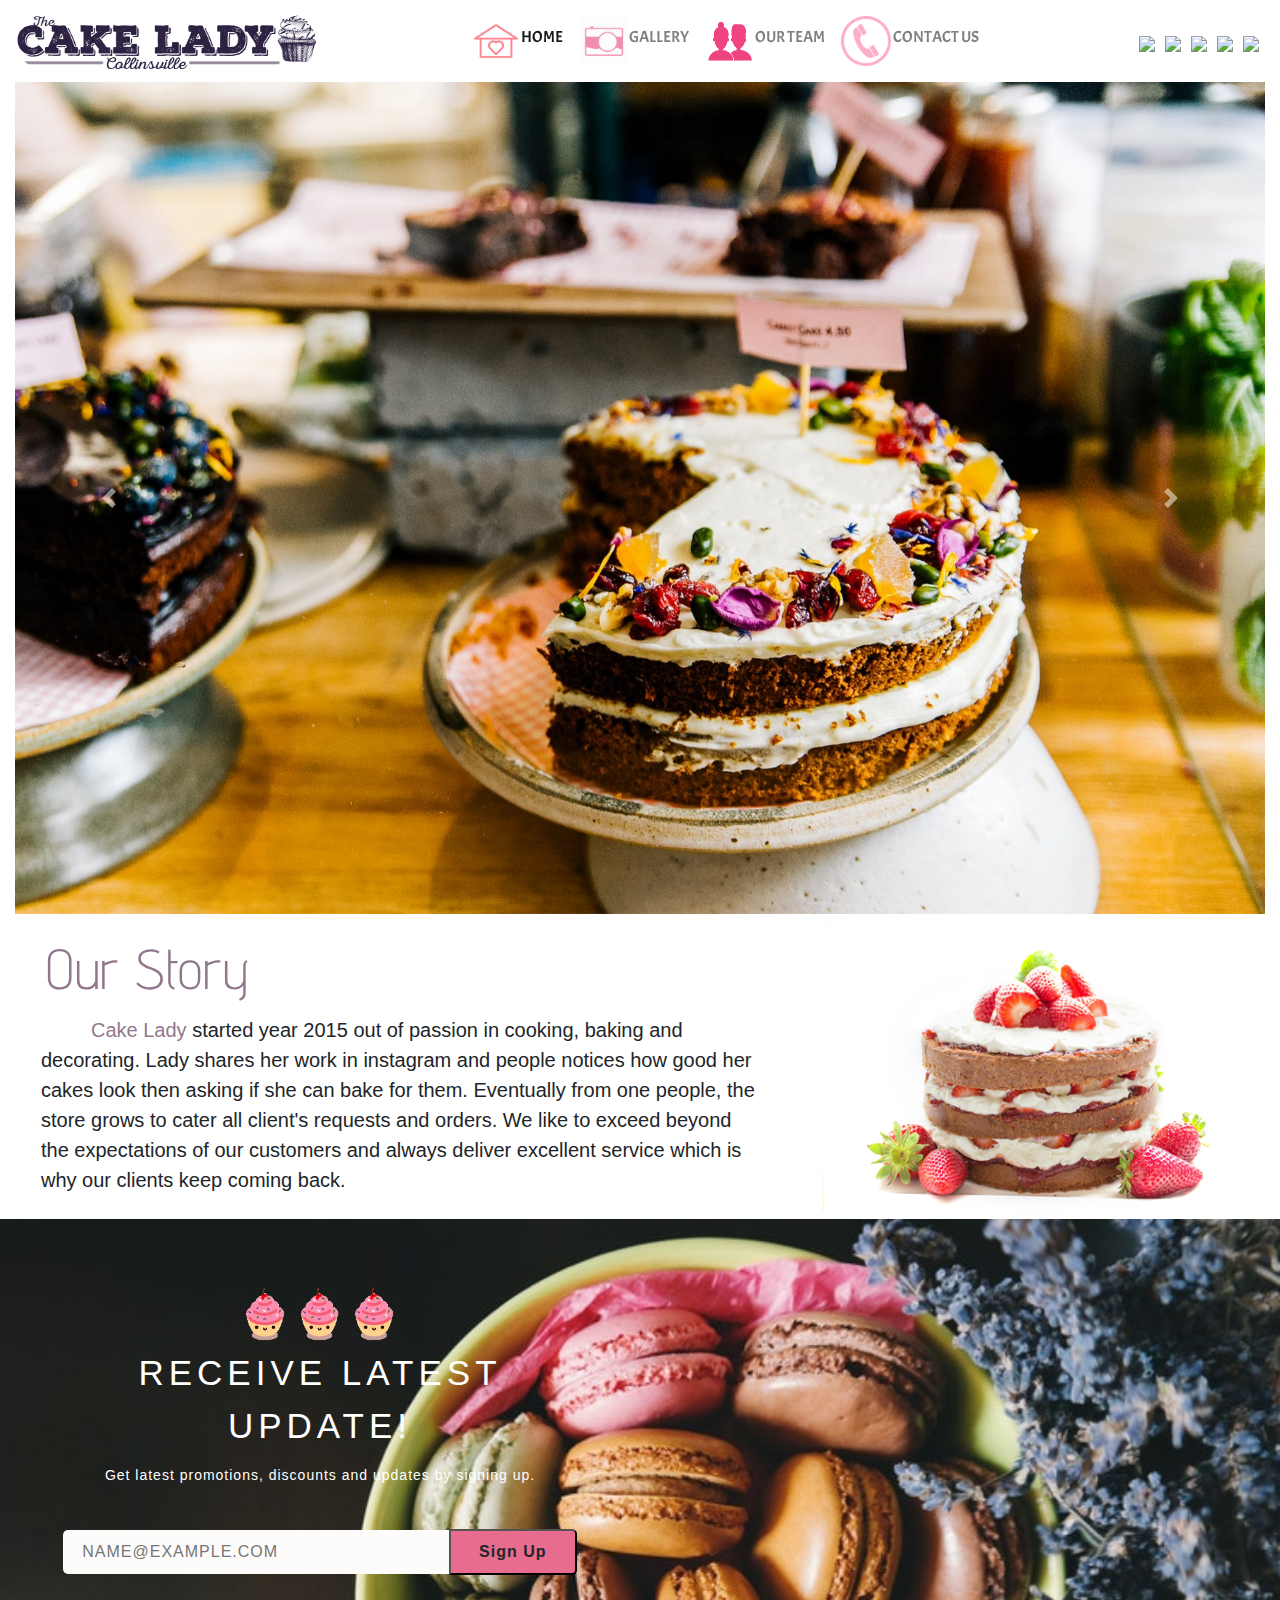
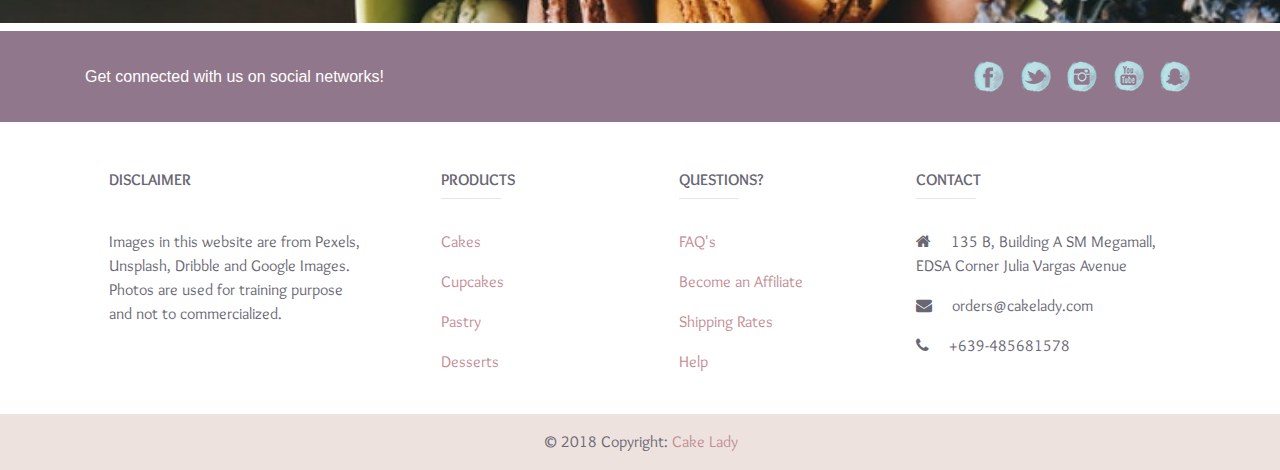
==== commit 7cc85101: "capstone1" ====
--- a/index.html
+++ b/index.html
@@ -161,7 +161,7 @@
       </div>
       <div class="input col-md-12 mx-auto">
         <input type="text" class="button" id="email" name="email" placeholder="NAME@EXAMPLE.COM">
-        <input type="submit" class="button" id="submit" value="SIGN UP">
+        <button id="submit">Sign Up</button>
       </div>
     </form>
     </div>
--- a/assets/css/style.css
+++ b/assets/css/style.css
@@ -586,8 +586,9 @@
   color: #06D85F;
 }
 .popup .content {
-  max-height: 50%;
+  max-height: 25%;
   overflow: auto;
+  z-index: 9999;
 }
 
 #footer-heading {
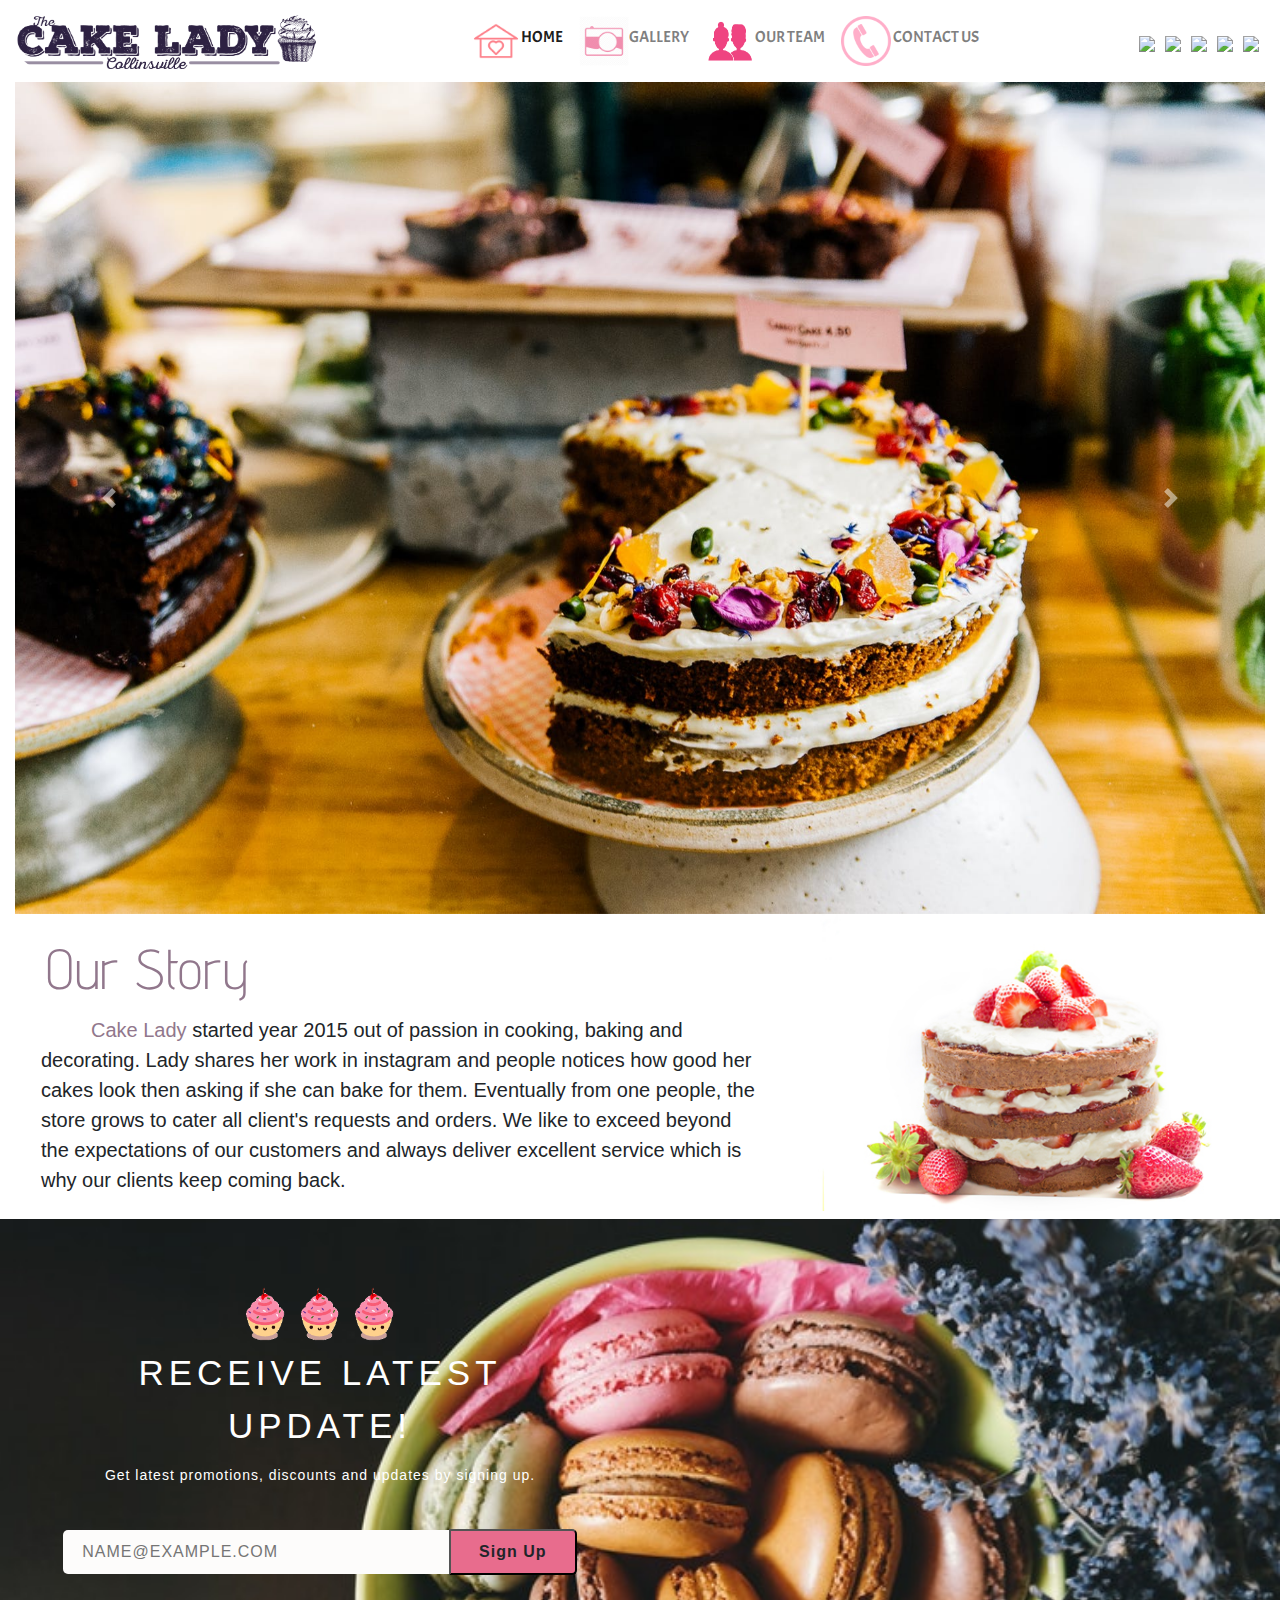
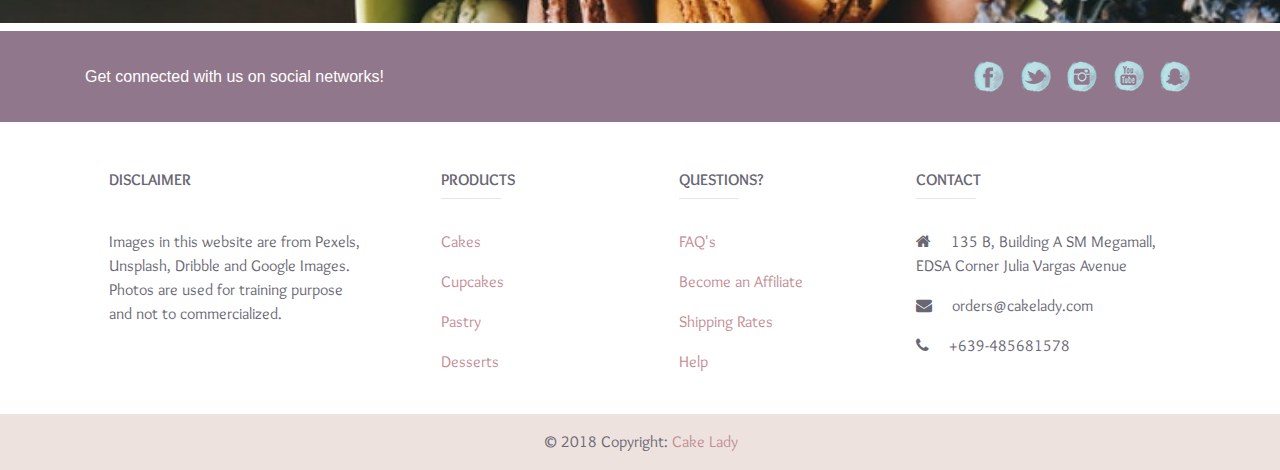
==== commit c3226309: "capstone1" ====
--- a/index.html
+++ b/index.html
@@ -45,7 +45,7 @@
 </script>
 
 <!-- Navbar -->
-	<nav class="navbar sticky-top navbar-expand-lg navbar-light justify-content-center">
+	<nav class="navbar navbar-expand-lg navbar-light justify-content-center">
   			<a class="navbar-brand mr-0" id="custom-nav" href="#"><img src="assets/images/cakelady1.png" class="logo d-inline-block align-top" alt="Cake Lady"></a>
   	
   	<button class="navbar-toggler" type="button" data-toggle="collapse" data-target="#navbarSupportedContent" aria-controls="navbarSupportedContent" aria-expanded="false" aria-label="Toggle navigation">
--- a/assets/css/style.css
+++ b/assets/css/style.css
@@ -659,8 +659,8 @@
 }
 
 .soc-med {
-	height: 20px;
-	width: 20px;
+	height: 30px;
+	width: 30px;
 }
 
 #our-story {
@@ -694,7 +694,7 @@
 }
 
 #gal-text {
-  font-size: 0.4rem;
+  font-size: 0.7rem;
 }
 
 #team-text {
@@ -704,6 +704,11 @@
 
 .team-email > a {
   font-size: 20px;
+}
+
+input[id="email"]
+{
+    font-size:10px;
 }
 
 }
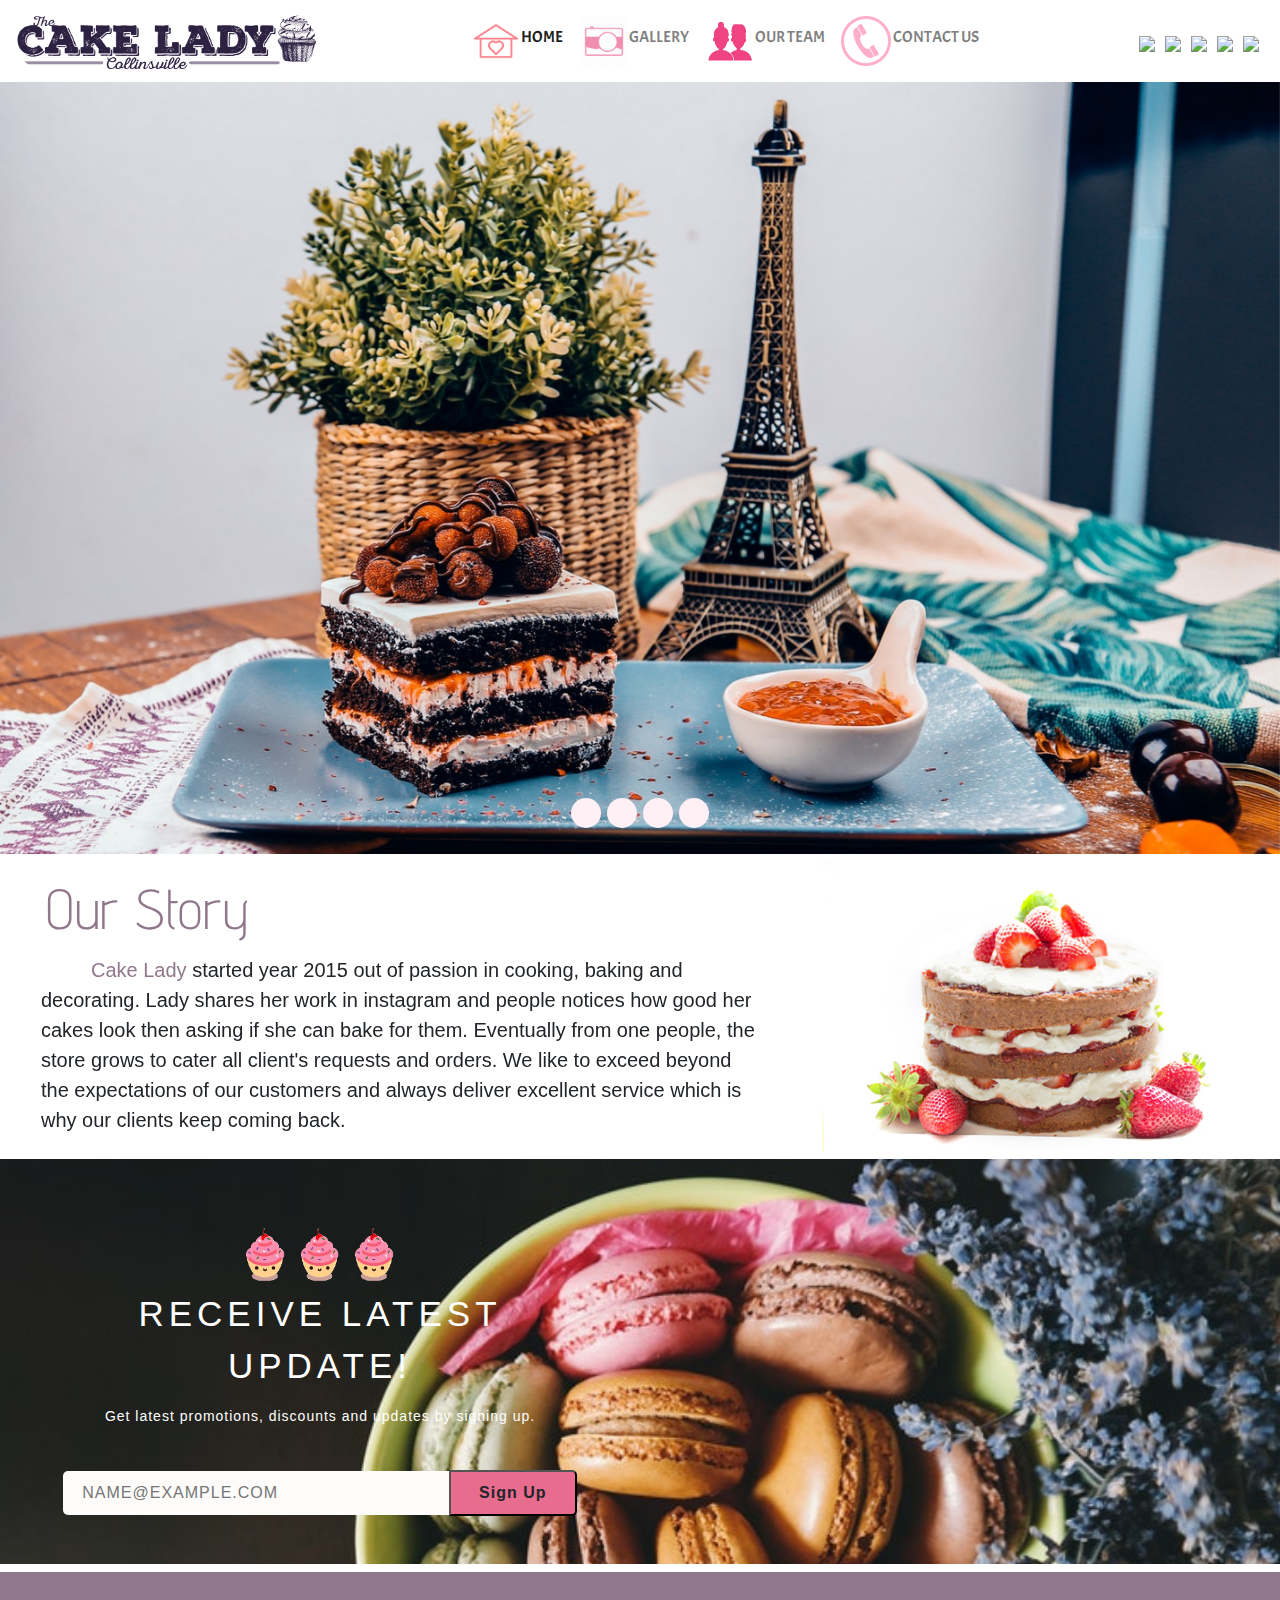
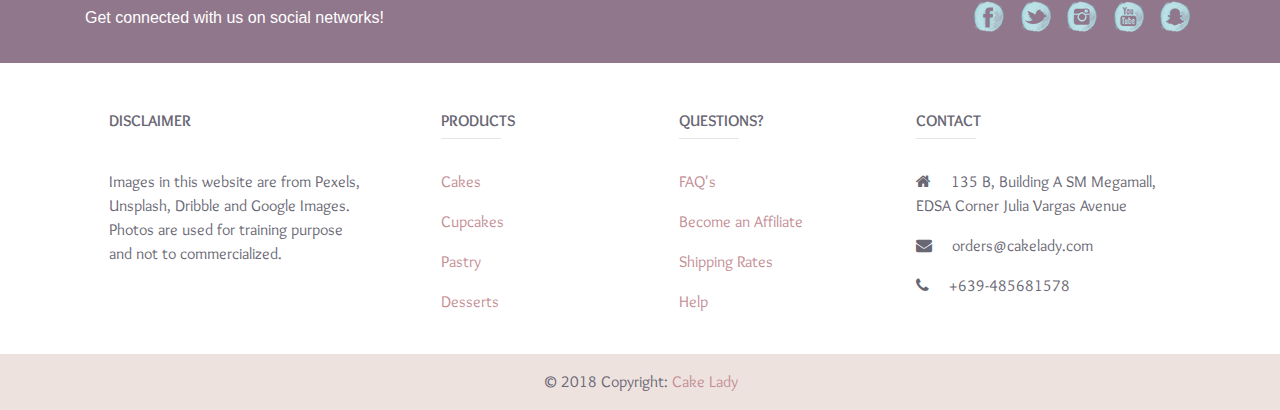
==== commit 2a414f69: "capstone1" ====
--- a/index.html
+++ b/index.html
@@ -83,34 +83,30 @@
 </nav>
 
 <!-- End of navbar -->
-
-<!-- Slider -->
-<div class="container-fluid">
-	<div id="carouselExampleControls" class="carousel slide" data-interval="3000" data-ride="carousel">
-  <div class="carousel-inner">
-    <div class="carousel-item active">
-      <img class="d-block w-100" src="assets/images/cake.jpeg" alt="First slide">
-    </div>
-    <div class="carousel-item">
-      <img class="d-block w-100" src="assets/images/cake2.jpeg" alt="Third slide">
-    </div>
-    <div class="carousel-item">
-      <img class="d-block w-100" src="assets/images/cake3.jpeg" alt="Fourth slide">
-    </div>
-    <div class="carousel-item">
-      <img class="d-block w-100" src="assets/images/cake4.jpeg" alt="Fifth slide">
-    </div>
-  </div>
-  <a class="carousel-control-prev" href="#carouselExampleControls" role="button" data-slide="prev">
-    <span class="carousel-control-prev-icon" aria-hidden="true"></span>
-    <span class="sr-only">Previous</span>
-  </a>
-  <a class="carousel-control-next" href="#carouselExampleControls" role="button" data-slide="next">
-    <span class="carousel-control-next-icon" aria-hidden="true"></span>
-    <span class="sr-only">Next</span>
-  </a>
+<div id="carousel" class="carousel slide carousel-fade" data-ride="carousel">
+    <ol class="carousel-indicators" id="indicators">
+        <li data-target="#carousel" data-slide-to="0" class="active"></li>
+        <li data-target="#carousel" data-slide-to="1"></li>
+        <li data-target="#carousel" data-slide-to="2"></li>
+        <li data-target="#carousel" data-slide-to="3"></li>
+    </ol>
+    <!-- Carousel items -->
+    <div class="carousel-inner">
+        <div class="carousel-item active">
+          <img class="d-block w-100" src="assets/images/cake3.jpeg" alt="First slide">
+        </div>
+        <div class="carousel-item">
+          <img class="d-block w-100" src="assets/images/cake1.jpeg" alt="Second slide">
+        </div>
+        <div class="carousel-item">
+          <img class="d-block w-100" src="assets/images/cake2.jpeg" alt="Third slide">
+        </div>
+         <div class="carousel-item">
+          <img class="d-block w-100" src="assets/images/cake.jpeg" alt="Third slide">
+        </div>
+    </div>
 </div>
-</div>
+
 
 <!-- End of slider -->
 
--- a/assets/css/style.css
+++ b/assets/css/style.css
@@ -57,11 +57,17 @@
 
 /*Slider*/
 
-.carousel-caption{
-	font-family: 'Advent Pro', sans-serif;
-	font-size: 1.75rem;
-	background: rgba(255, 255, 255, 0.5);
-	border: 2px double pink;
+.carousel-indicators > li {
+    padding: 15px;
+    border-radius: 50%;
+}
+
+#indicators li {
+  background: #FFF0F5;
+}
+
+#indicators li:hover{
+  background-color: #E6E6FA;
 }
 
 /*end of slider*/
@@ -740,6 +746,11 @@
   font-size: 0.4rem;
 }
 
+.carousel-indicators > li {
+    padding: 15px;
+    border-radius: 50%;
+}
+
 }
 
 /*Medium devices (tablets, 991.98px and up)*/
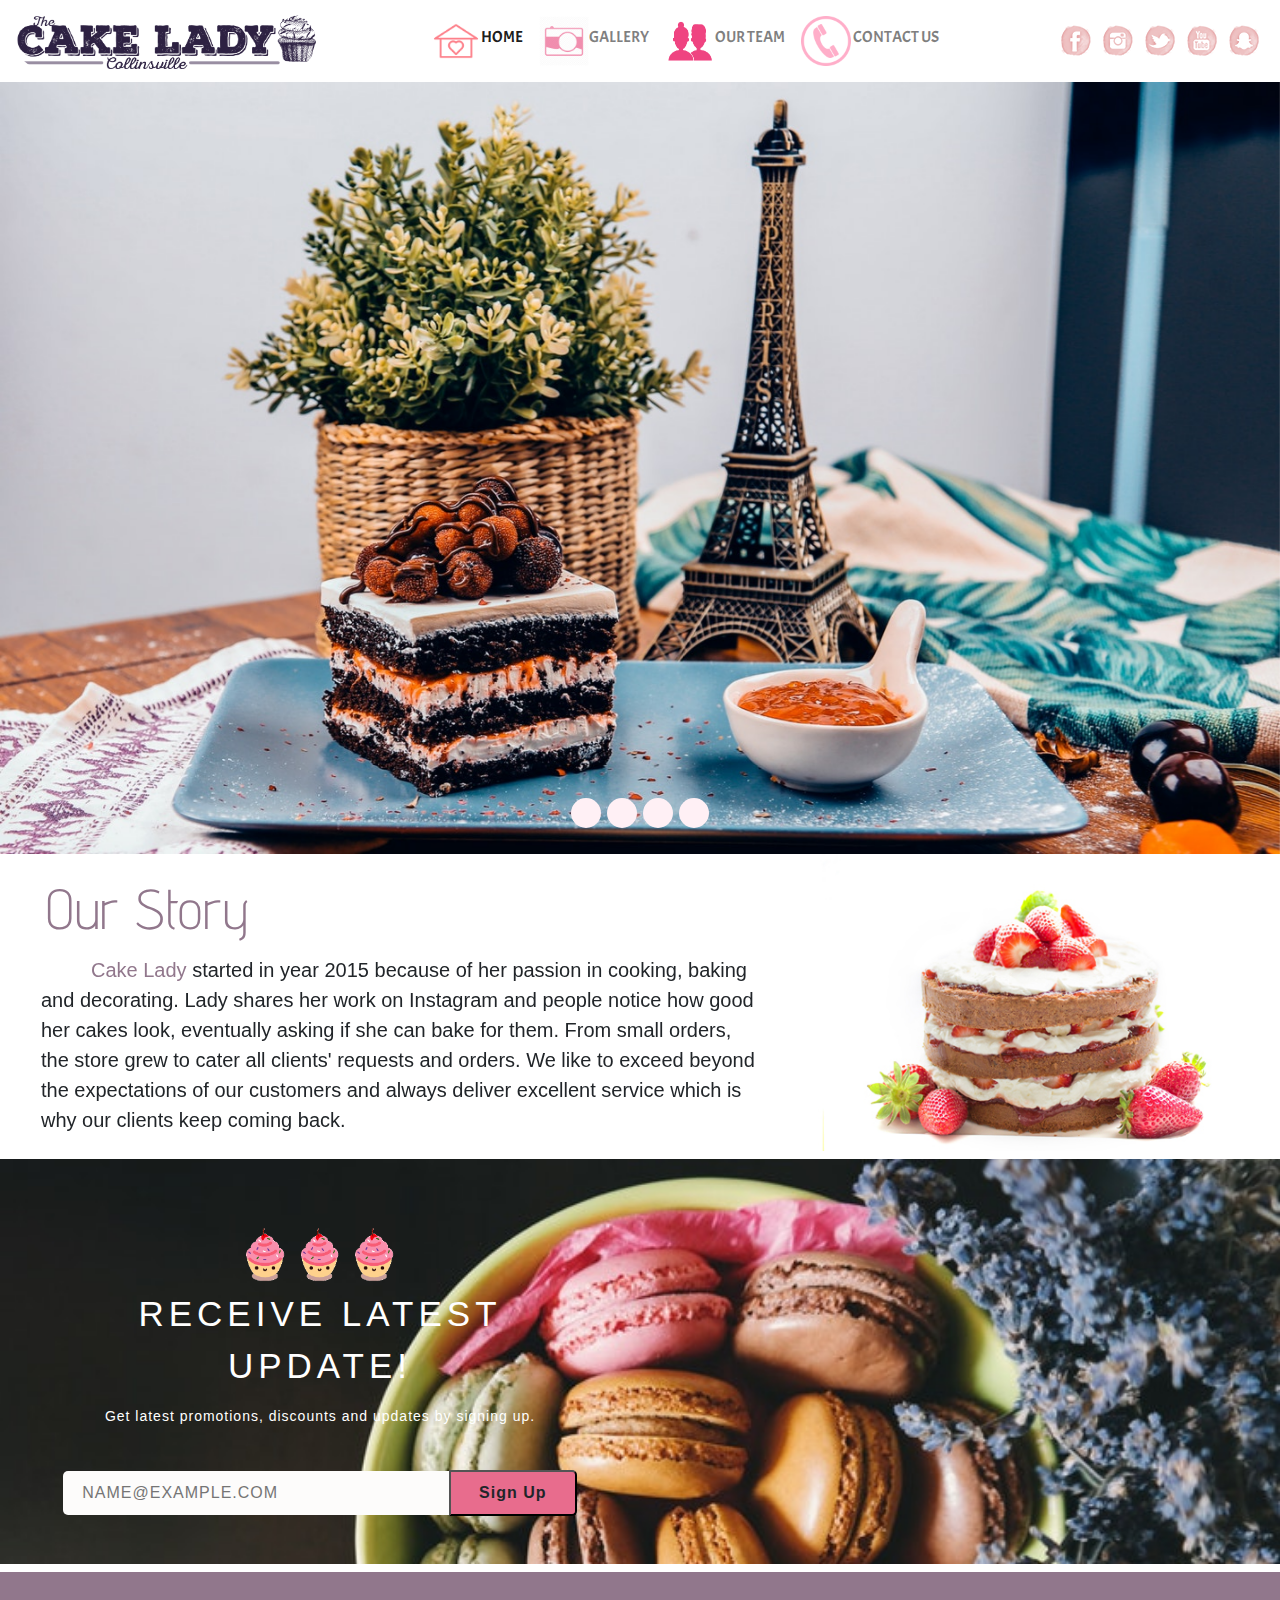
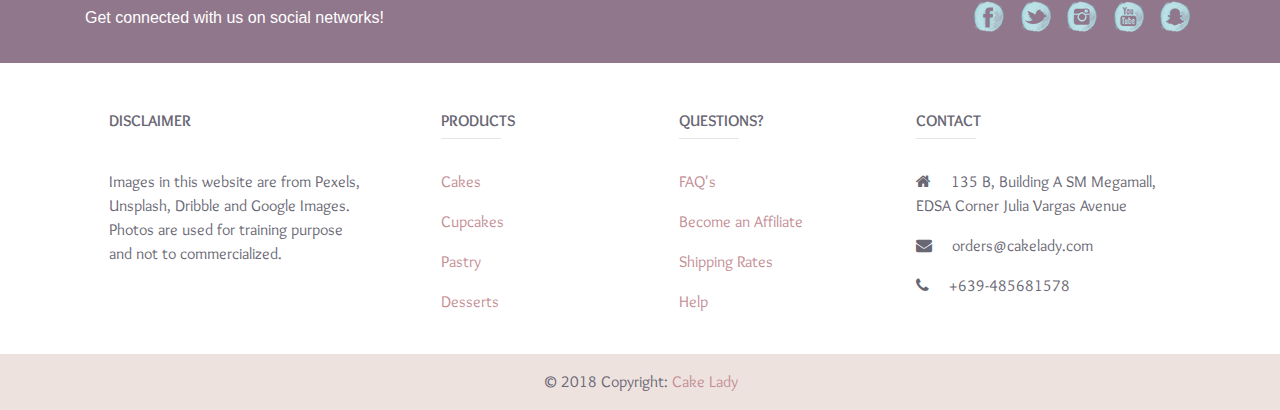
==== commit 86e2a967: "Update index.html" ====
--- a/index.html
+++ b/index.html
@@ -138,7 +138,7 @@
 	<div class="row">
 		<div class="col-lg-7 col-xs-4 col-md-6 ml-3">
 		<h2 class="display-4 mt-3" id="our-story">Our Story</h2>
-			<p class="lead" id="story-text"><strong>Cake Lady </strong>started year 2015 out of passion in cooking, baking and decorating. Lady shares her work in instagram and people notices how good her cakes look then asking if she can bake for them. Eventually from one people, the store grows to cater all client's requests and orders. We like to exceed beyond the expectations of our customers and always deliver excellent service which is why our clients keep coming back.</p>
+			<p class="lead" id="story-text"><strong>Cake Lady </strong>started in year 2015 because of her passion in cooking, baking and decorating. Lady shares her work on Instagram and people notice how good her cakes look, eventually asking if she can bake for them. From small orders, the store grew to cater all clients' requests and orders. We like to exceed beyond the expectations of our customers and always deliver excellent service which is why our clients keep coming back.</p>
 		</div>
 	</div>
 </div>
@@ -314,4 +314,4 @@
 <script src="assets/js/bootstrap.min.js"></script>
 
 </body>
-</html>+</html>
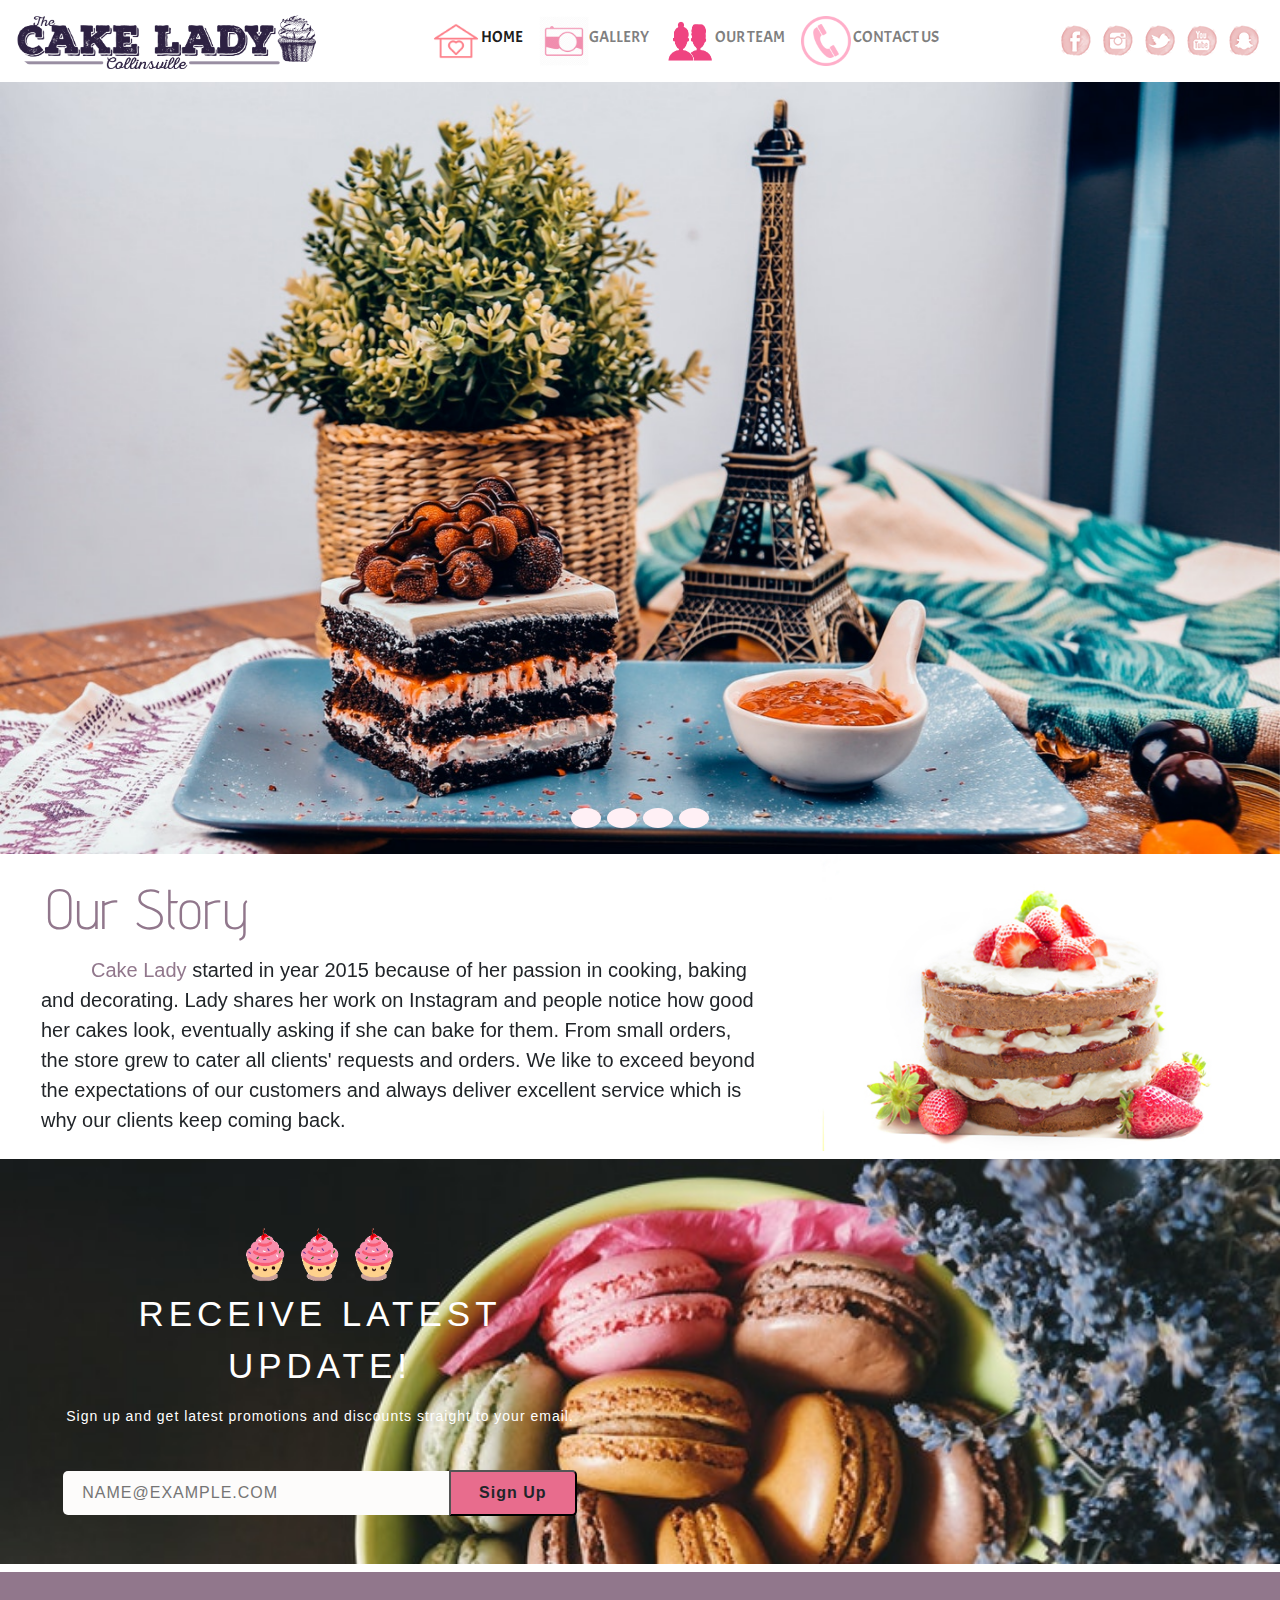
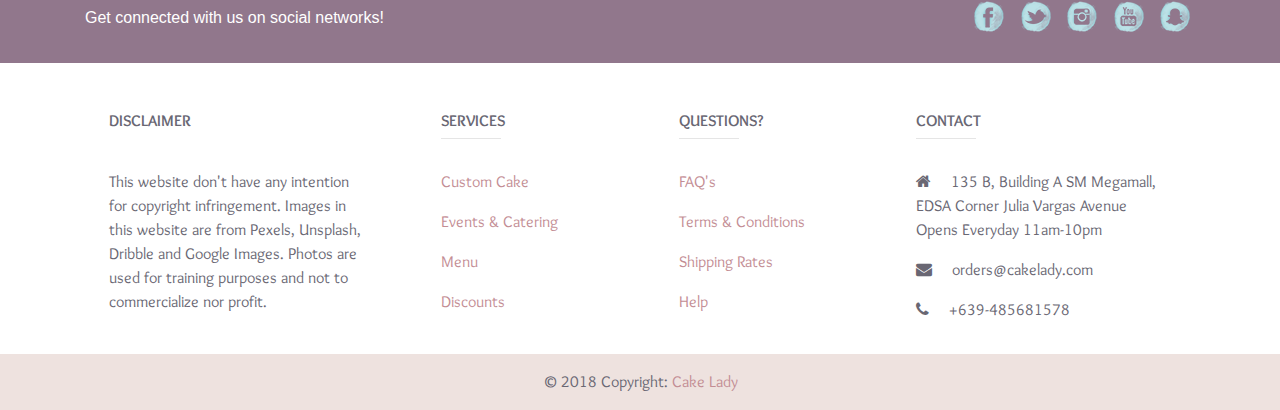
==== commit 9b3e3954: "capstone1" ====
--- a/index.html
+++ b/index.html
@@ -153,7 +153,7 @@
         <img src="assets/images/cupcake.gif" class="cupcake"><img src="assets/images/cupcake.gif" class="cupcake"><img src="assets/images/cupcake.gif" class="cupcake"><p>Receive Latest Update!</p>
       </div>
       <div class="description">
-        <p>Get latest promotions, discounts and updates by signing up.</p>
+        <p>Sign up and get latest promotions and discounts straight to your email.</p>
       </div>
       <div class="input col-md-12 mx-auto">
         <input type="text" class="button" id="email" name="email" placeholder="NAME@EXAMPLE.COM">
@@ -220,7 +220,7 @@
           <!-- Content -->
           <h6 class="text-uppercase font-weight-bold" id="footer-heading">Disclaimer</h6>
           <hr class="deep-purple accent-2 mb-4 mt-0 d-inline-block mx-auto" id="deep-purle">
-          <p id="footer-text">Images in this website are from Pexels, Unsplash, Dribble and Google Images. Photos are used for training purpose and not to commercialized.</p>
+          <p id="footer-text">This website don't have any intention for copyright infringement. Images in this website are from Pexels, Unsplash, Dribble and Google Images. Photos are used for training purposes and not to commercialize nor profit.</p>
 
         </div>
         <!-- Grid column -->
@@ -229,19 +229,19 @@
         <div class="col-md-2 col-lg-2 col-xl-2 mx-auto mb-4">
 
           <!-- Links -->
-          <h6 class="text-uppercase font-weight-bold" id="footer-heading">Products</h6>
+          <h6 class="text-uppercase font-weight-bold" id="footer-heading">Services</h6>
           <hr class="deep-purple accent-2 mb-4 mt-0 d-inline-block mx-auto" id="deep-purple">
-          <p id="footer-text">
-            <a href="#!">Cakes</a>
-          </p>
-          <p id="footer-text">
-            <a href="#!">Cupcakes</a>
-          </p>
-          <p id="footer-text">
-            <a href="#!">Pastry</a>
-          </p>
-          <p id="footer-text">
-            <a href="#!">Desserts</a>
+         <p id="footer-text">
+            <a href="#!">Custom Cake</a>
+          </p>
+          <p id="footer-text">
+            <a href="#!">Events & Catering</a>
+          </p>
+          <p id="footer-text">
+            <a href="#!">Menu</a>
+          </p>
+          <p id="footer-text">
+            <a href="#!">Discounts</a>
           </p>
 
         </div>
@@ -257,7 +257,7 @@
             <a href="#!">FAQ's</a>
           </p>
           <p id="footer-text">
-            <a href="#!">Become an Affiliate</a>
+            <a href="#!">Terms & Conditions</a>
           </p>
           <p id="footer-text">
             <a href="#!">Shipping Rates</a>
@@ -276,7 +276,7 @@
           <h6 class="text-uppercase font-weight-bold" id="footer-heading">Contact</h6>
           <hr class="deep-purple accent-2 mb-4 mt-0 d-inline-block mx-auto" id="deep-purple">
           <p id="footer-text">
-            <i class="fa fa-home mr-3"></i> 135 B, Building A SM Megamall, EDSA Corner Julia Vargas Avenue</p>
+            <i class="fa fa-home mr-3"></i> 135 B, Building A SM Megamall, EDSA Corner Julia Vargas Avenue <br>Opens Everyday 11am-10pm</p>
           <p id="footer-text">
             <i class="fa fa-envelope mr-3"></i> orders@cakelady.com</p>
           <p id="footer-text">
--- a/assets/css/style.css
+++ b/assets/css/style.css
@@ -58,7 +58,7 @@
 /*Slider*/
 
 .carousel-indicators > li {
-    padding: 15px;
+    padding: 10px 5px;
     border-radius: 50%;
 }
 
